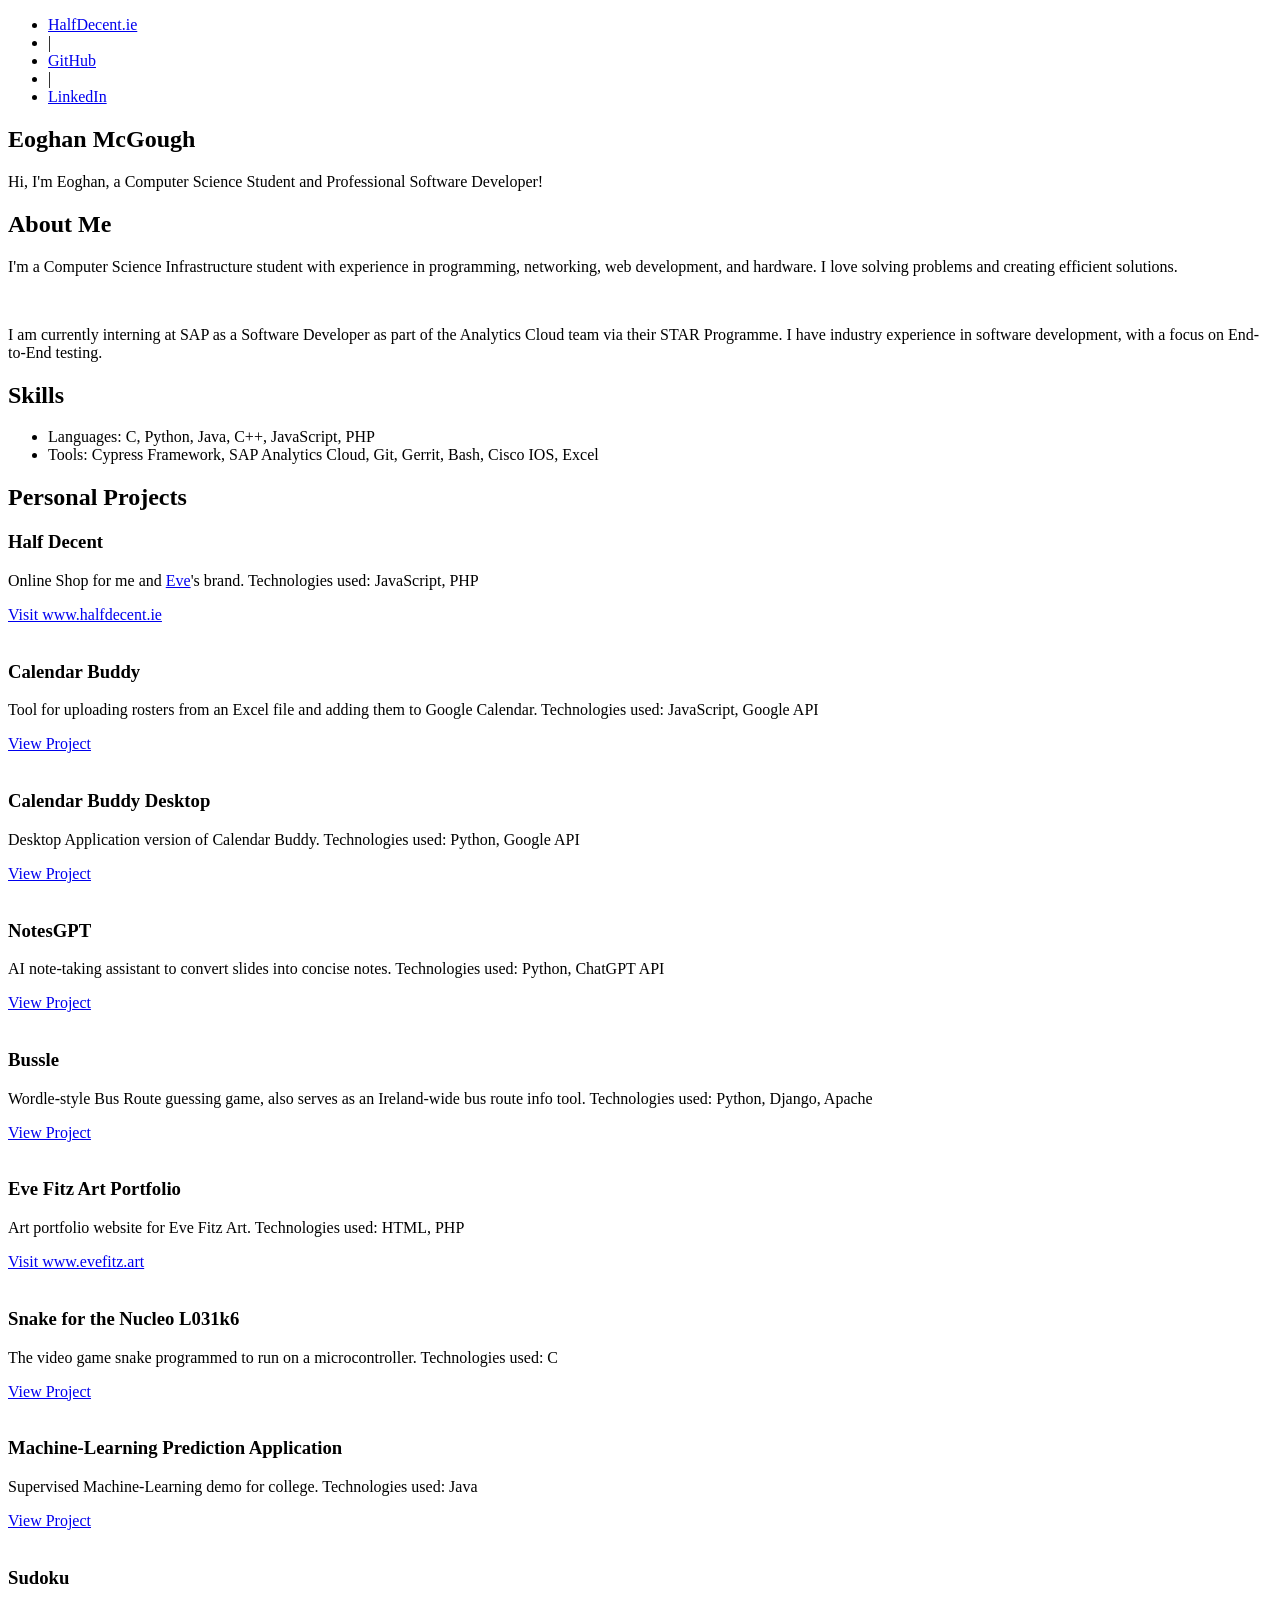
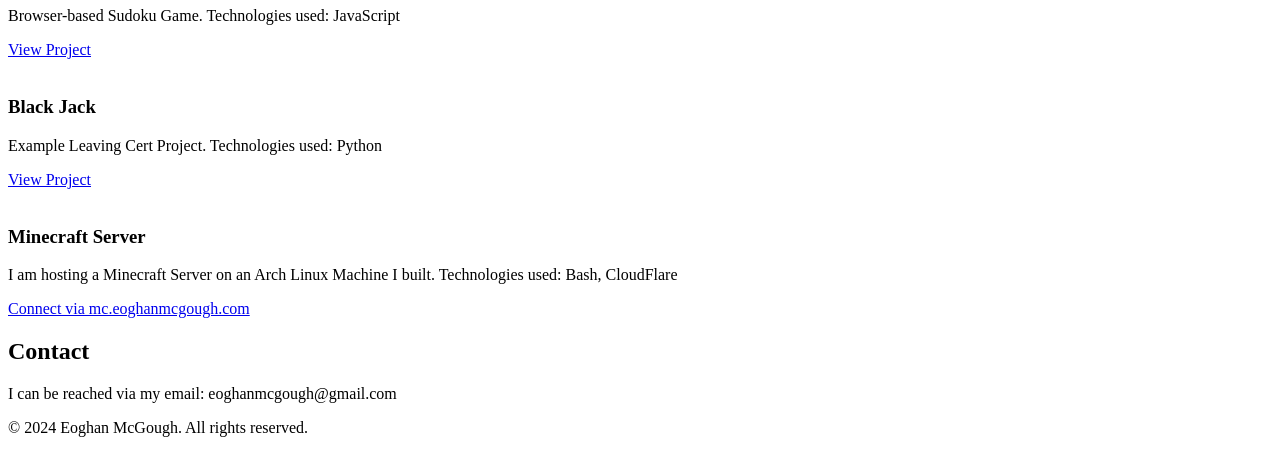
==== index.html @ fb5463cd "Update project links and descriptions in index.html Removed Instagram link and added Bussle project " ====
<!DOCTYPE html>
<html lang="en">
<head>
    <meta charset="UTF-8">
    <meta name="viewport" content="width=device-width, initial-scale=1.0">
    <meta name="description" content="A portfolio website showcasing programming skills and projects">
    <title>Eoghan McGough</title>
    <link rel="icon" type="image/x-icon" href="[data-uri]">
    <link rel="stylesheet" href="styles.css">
</head>
<body>
    <header>
        <nav>
            <ul>
                <li><a href="https://halfdecent.ie" target="_blank">HalfDecent.ie</a></li>
                <li>|</li>
                <li><a href="https://github.com/Eoghan4" target="_blank">GitHub</a></li>
                <li>|</li>
                <li><a href="https://www.linkedin.com/in/eoghan-mcgough-a91773348" target="_blank">LinkedIn</a></li>
            </ul>
        </nav>
    </header>

    <section id="hero">
        <h1>Eoghan McGough</h1>
        <p>Hi, I'm Eoghan, a Computer Science Student and Professional Software Developer!</p>
    </section>

    <section id="about">
        <h2>About Me</h2>
        <p>I'm a Computer Science Infrastructure student with experience in programming, networking, web development, and hardware. I love solving problems and creating efficient solutions.</p>
        <br>
        <p>I am currently interning at SAP as a Software Developer as part of the Analytics Cloud team via their STAR Programme. I have industry experience in software development, with a focus on End-to-End testing.</p>
    </section>

    <section id="skills">
        <h2>Skills</h2>
        <ul>
            <li>Languages: C, Python, Java, C++, JavaScript, PHP</li>
            <li>Tools: Cypress Framework, SAP Analytics Cloud, Git, Gerrit, Bash, Cisco IOS, Excel</li>
        </ul>
    </section>

    <section id="projects">
        <h2>Personal Projects</h2>
        <div class="project">
            <h3>Half Decent</h3>
            <p>Online Shop for me and <a href="https://www.evefitz.art/" target="_blank">Eve</a>'s brand. Technologies used: JavaScript, PHP</p>
            <a href="https://halfdecent.ie" target="_blank">Visit www.halfdecent.ie</a>
        </div>
        <br>
        <div class="project">
            <h3>Calendar Buddy</h3>
            <p>Tool for uploading rosters from an Excel file and adding them to Google Calendar. Technologies used: JavaScript, Google API</p>
            <a href="./cb/" target="_blank">View Project</a>
        </div>
        <br>
        <div class="project">
            <h3>Calendar Buddy Desktop</h3>
            <p>Desktop Application version of Calendar Buddy. Technologies used: Python, Google API</p>
            <a href="./cbd/">View Project</a>
        </div>
        <br>
        <div class="project">
            <h3>NotesGPT</h3>
            <p>AI note-taking assistant to convert slides into concise notes. Technologies used: Python, ChatGPT API</p>
            <a href="https://github.com/Eoghan4/NotesGPT" target="_blank">View Project</a>
        </div>
        <br>
        <div class="project">
            <h3>Bussle</h3>
            <p>Wordle-style Bus Route guessing game, also serves as an Ireland-wide bus route info tool. Technologies used: Python, Django, Apache</p>
            <a href="https://bussle.eoghanmcgough.com" target="_blank">View Project</a>
        </div>
        <br>
        <div class="project">
            <h3>Eve Fitz Art Portfolio</h3>
            <p>Art portfolio website for Eve Fitz Art. Technologies used: HTML, PHP</p>
            <a href="https://www.evefitz.art/" target="_blank">Visit www.evefitz.art</a>
        </div>
        <br>
        <div class="project">
            <h3>Snake for the Nucleo L031k6</h3>
            <p>The video game snake programmed to run on a microcontroller. Technologies used: C</p>
            <a href="https://github.com/Eoghan4/Snake-L031k6" target="_blank">View Project</a>
        </div>
        <br>
        <div class="project">
            <h3>Machine-Learning Prediction Application</h3>
            <p>Supervised Machine-Learning demo for college. Technologies used: Java</p>
            <a href="https://github.com/Eoghan4/MachineLearningJava" target="_blank">View Project</a>
        </div>
        <br>
        <div class="project">
            <h3>Sudoku</h3>
            <p>Browser-based Sudoku Game. Technologies used: JavaScript</p>
            <a href="./eve/sudoku/" target="_blank">View Project</a>
        </div>
        <br>
        <div class="project">
            <h3>Black Jack</h3>
            <p>Example Leaving Cert Project. Technologies used: Python</p>
            <a href="./Report/" target="_blank">View Project</a>
        </div>
        <br>
        <div class="project">
            <h3>Minecraft Server</h3>
            <p>I am hosting a Minecraft Server on an Arch Linux Machine I built. Technologies used: Bash, CloudFlare</p>
            <a href="#" target="_blank">Connect via mc.eoghanmcgough.com</a>
        </div>
    </section>

    <section id="contact">
        <h2>Contact</h2>
        <p>I can be reached via my email: eoghanmcgough@gmail.com</p>
    </section>

    <footer>
        <p>&copy; 2024 Eoghan McGough. All rights reserved.</p>
    </footer>

</body>
</html>
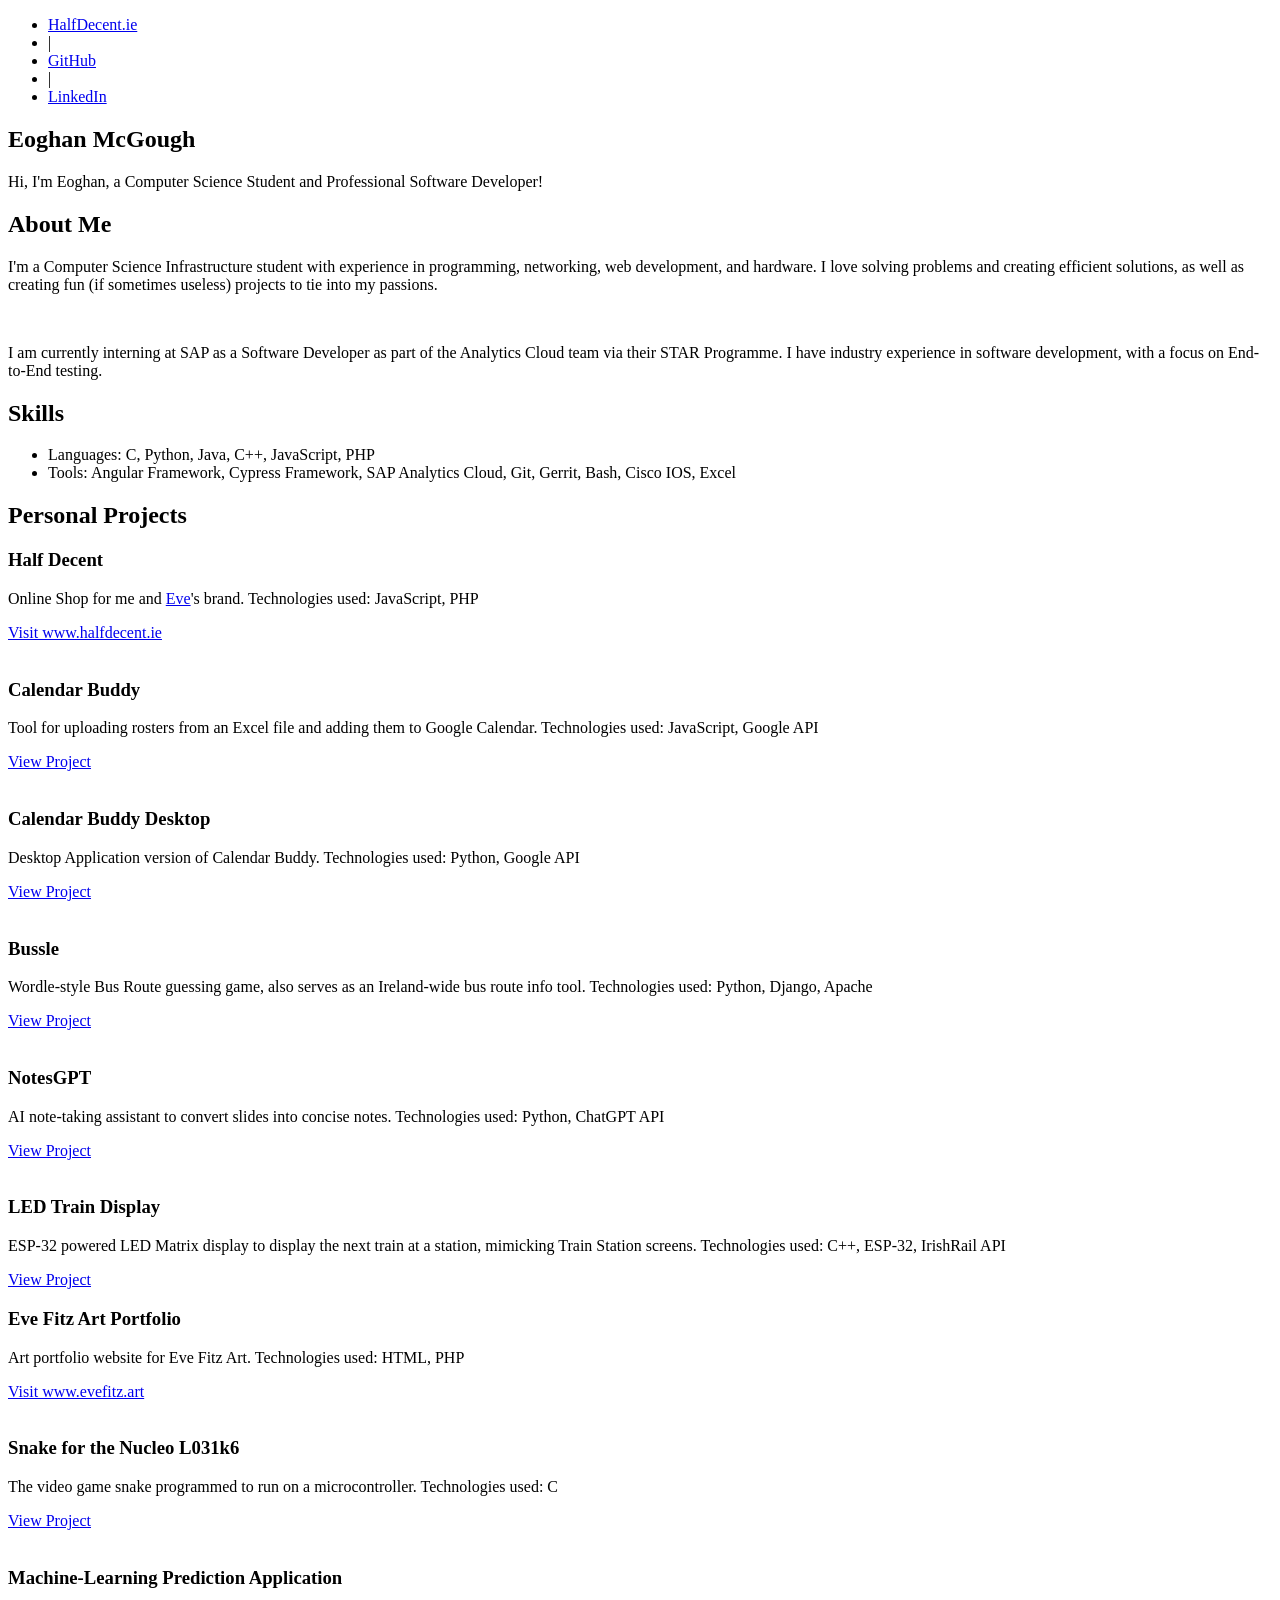
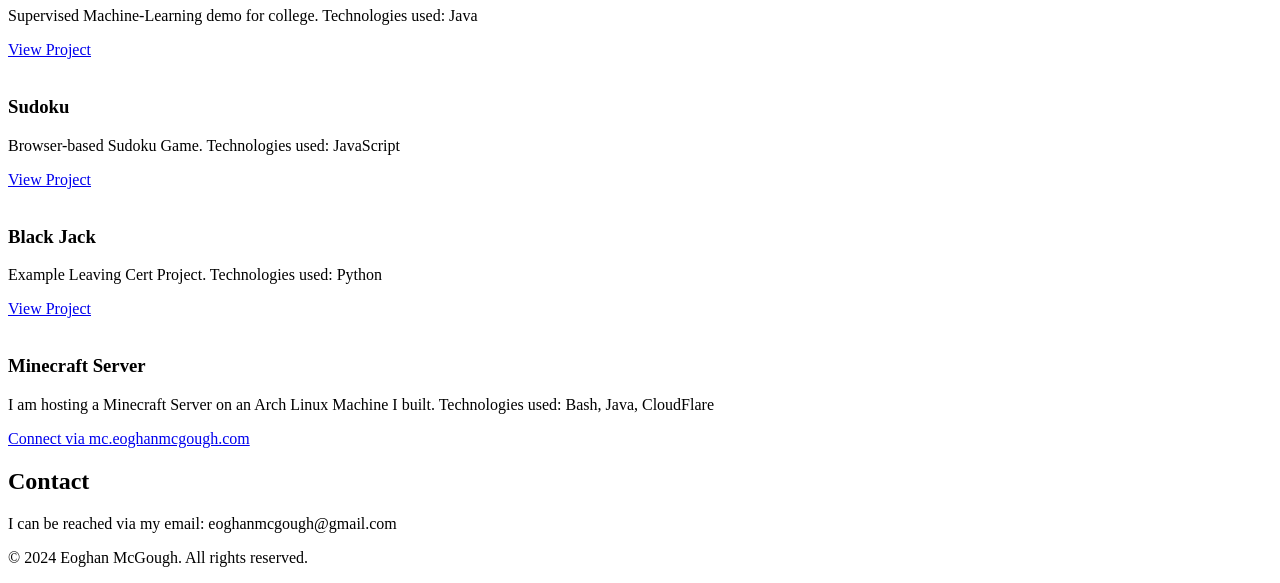
==== commit 0f2430ac: "Added More content" ====
--- a/index.html
+++ b/index.html
@@ -28,7 +28,7 @@
 
     <section id="about">
         <h2>About Me</h2>
-        <p>I'm a Computer Science Infrastructure student with experience in programming, networking, web development, and hardware. I love solving problems and creating efficient solutions.</p>
+        <p>I'm a Computer Science Infrastructure student with experience in programming, networking, web development, and hardware. I love solving problems and creating efficient solutions, as well as creating fun (if sometimes useless) projects to tie into my passions.</p>
         <br>
         <p>I am currently interning at SAP as a Software Developer as part of the Analytics Cloud team via their STAR Programme. I have industry experience in software development, with a focus on End-to-End testing.</p>
     </section>
@@ -37,7 +37,7 @@
         <h2>Skills</h2>
         <ul>
             <li>Languages: C, Python, Java, C++, JavaScript, PHP</li>
-            <li>Tools: Cypress Framework, SAP Analytics Cloud, Git, Gerrit, Bash, Cisco IOS, Excel</li>
+            <li>Tools: Angular Framework, Cypress Framework, SAP Analytics Cloud, Git, Gerrit, Bash, Cisco IOS, Excel</li>
         </ul>
     </section>
 
@@ -62,17 +62,22 @@
         </div>
         <br>
         <div class="project">
+            <h3>Bussle</h3>
+            <p>Wordle-style Bus Route guessing game, also serves as an Ireland-wide bus route info tool. Technologies used: Python, Django, Apache</p>
+            <a href="https://bussle.eoghanmcgough.com" target="_blank">View Project</a>
+        </div>
+        <br>
+        <div class="project">
             <h3>NotesGPT</h3>
             <p>AI note-taking assistant to convert slides into concise notes. Technologies used: Python, ChatGPT API</p>
             <a href="https://github.com/Eoghan4/NotesGPT" target="_blank">View Project</a>
         </div>
         <br>
         <div class="project">
-            <h3>Bussle</h3>
-            <p>Wordle-style Bus Route guessing game, also serves as an Ireland-wide bus route info tool. Technologies used: Python, Django, Apache</p>
-            <a href="https://bussle.eoghanmcgough.com" target="_blank">View Project</a>
+            <h3>LED Train Display</h3>
+            <p>ESP-32 powered LED Matrix display to display the next train at a station, mimicking Train Station screens. Technologies used: C++, ESP-32, IrishRail API</p>
+            <a href="https://github.com/Eoghan4/NextTrainScreen" target="_blank">View Project</a>
         </div>
-        <br>
         <div class="project">
             <h3>Eve Fitz Art Portfolio</h3>
             <p>Art portfolio website for Eve Fitz Art. Technologies used: HTML, PHP</p>
@@ -105,7 +110,7 @@
         <br>
         <div class="project">
             <h3>Minecraft Server</h3>
-            <p>I am hosting a Minecraft Server on an Arch Linux Machine I built. Technologies used: Bash, CloudFlare</p>
+            <p>I am hosting a Minecraft Server on an Arch Linux Machine I built. Technologies used: Bash, Java, CloudFlare</p>
             <a href="#" target="_blank">Connect via mc.eoghanmcgough.com</a>
         </div>
     </section>
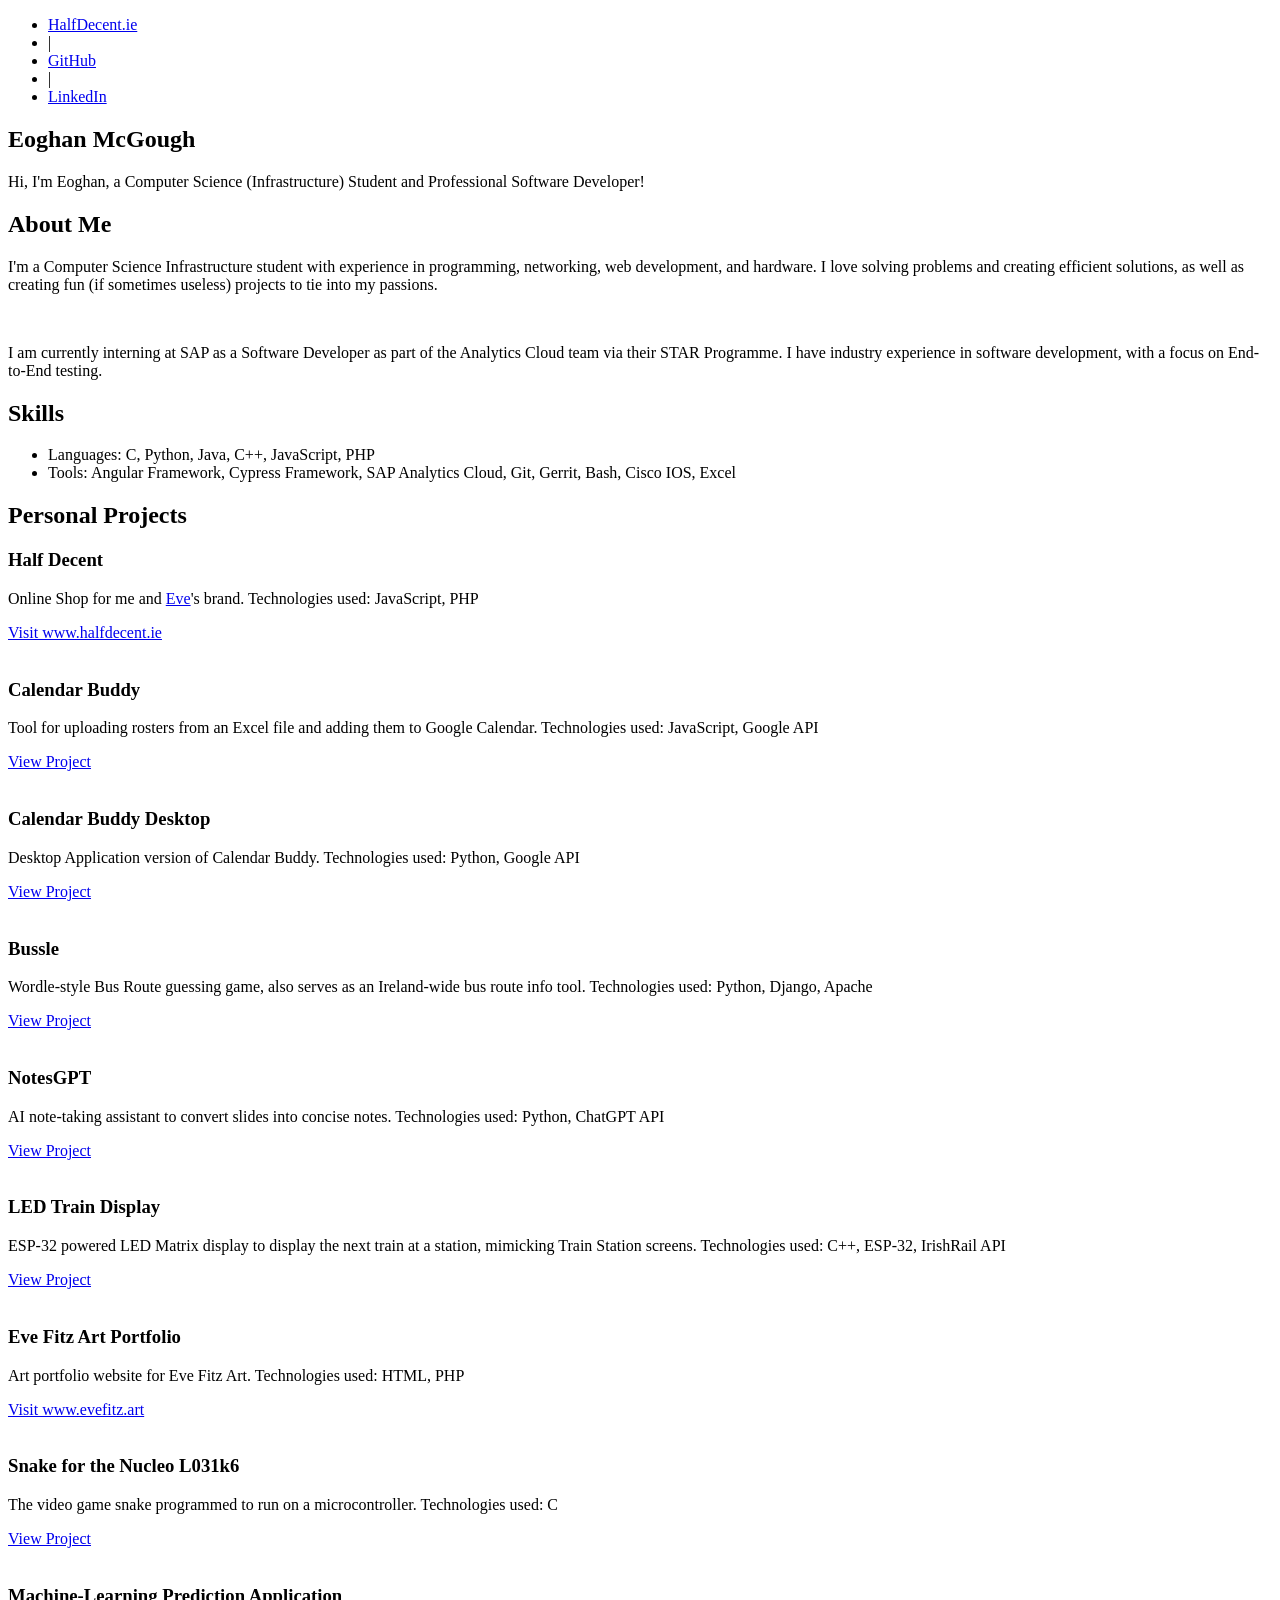
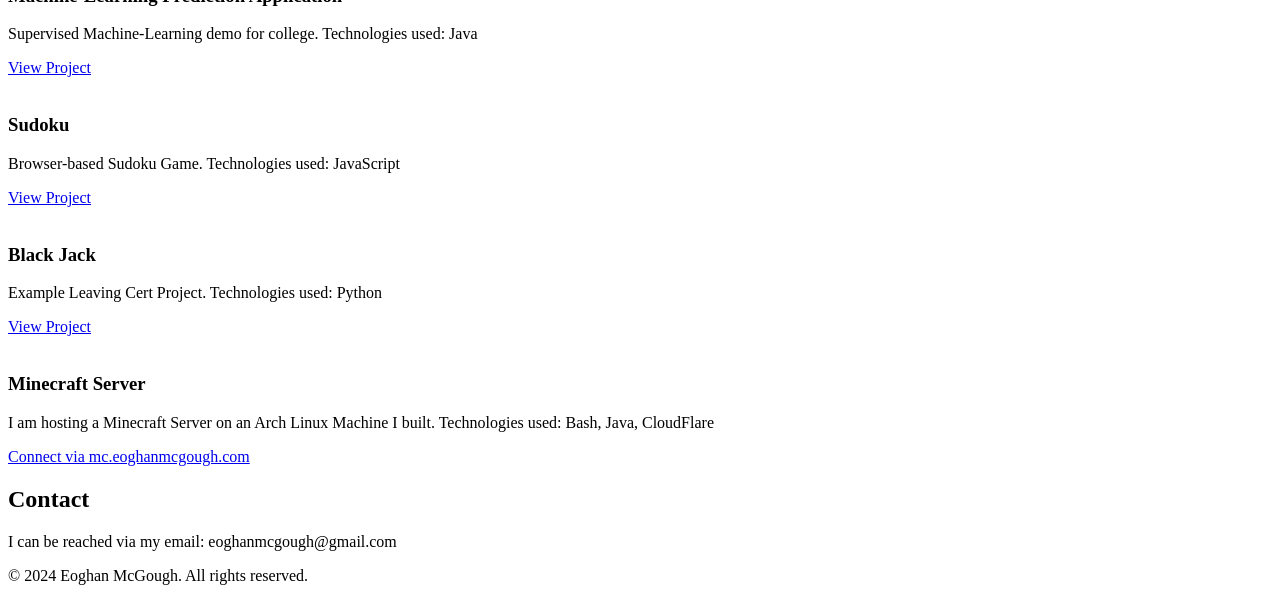
==== commit 57d4fb39: "added br" ====
--- a/index.html
+++ b/index.html
@@ -23,7 +23,7 @@
 
     <section id="hero">
         <h1>Eoghan McGough</h1>
-        <p>Hi, I'm Eoghan, a Computer Science Student and Professional Software Developer!</p>
+        <p>Hi, I'm Eoghan, a Computer Science (Infrastructure) Student and Professional Software Developer!</p>
     </section>
 
     <section id="about">
@@ -78,6 +78,7 @@
             <p>ESP-32 powered LED Matrix display to display the next train at a station, mimicking Train Station screens. Technologies used: C++, ESP-32, IrishRail API</p>
             <a href="https://github.com/Eoghan4/NextTrainScreen" target="_blank">View Project</a>
         </div>
+        <br>
         <div class="project">
             <h3>Eve Fitz Art Portfolio</h3>
             <p>Art portfolio website for Eve Fitz Art. Technologies used: HTML, PHP</p>
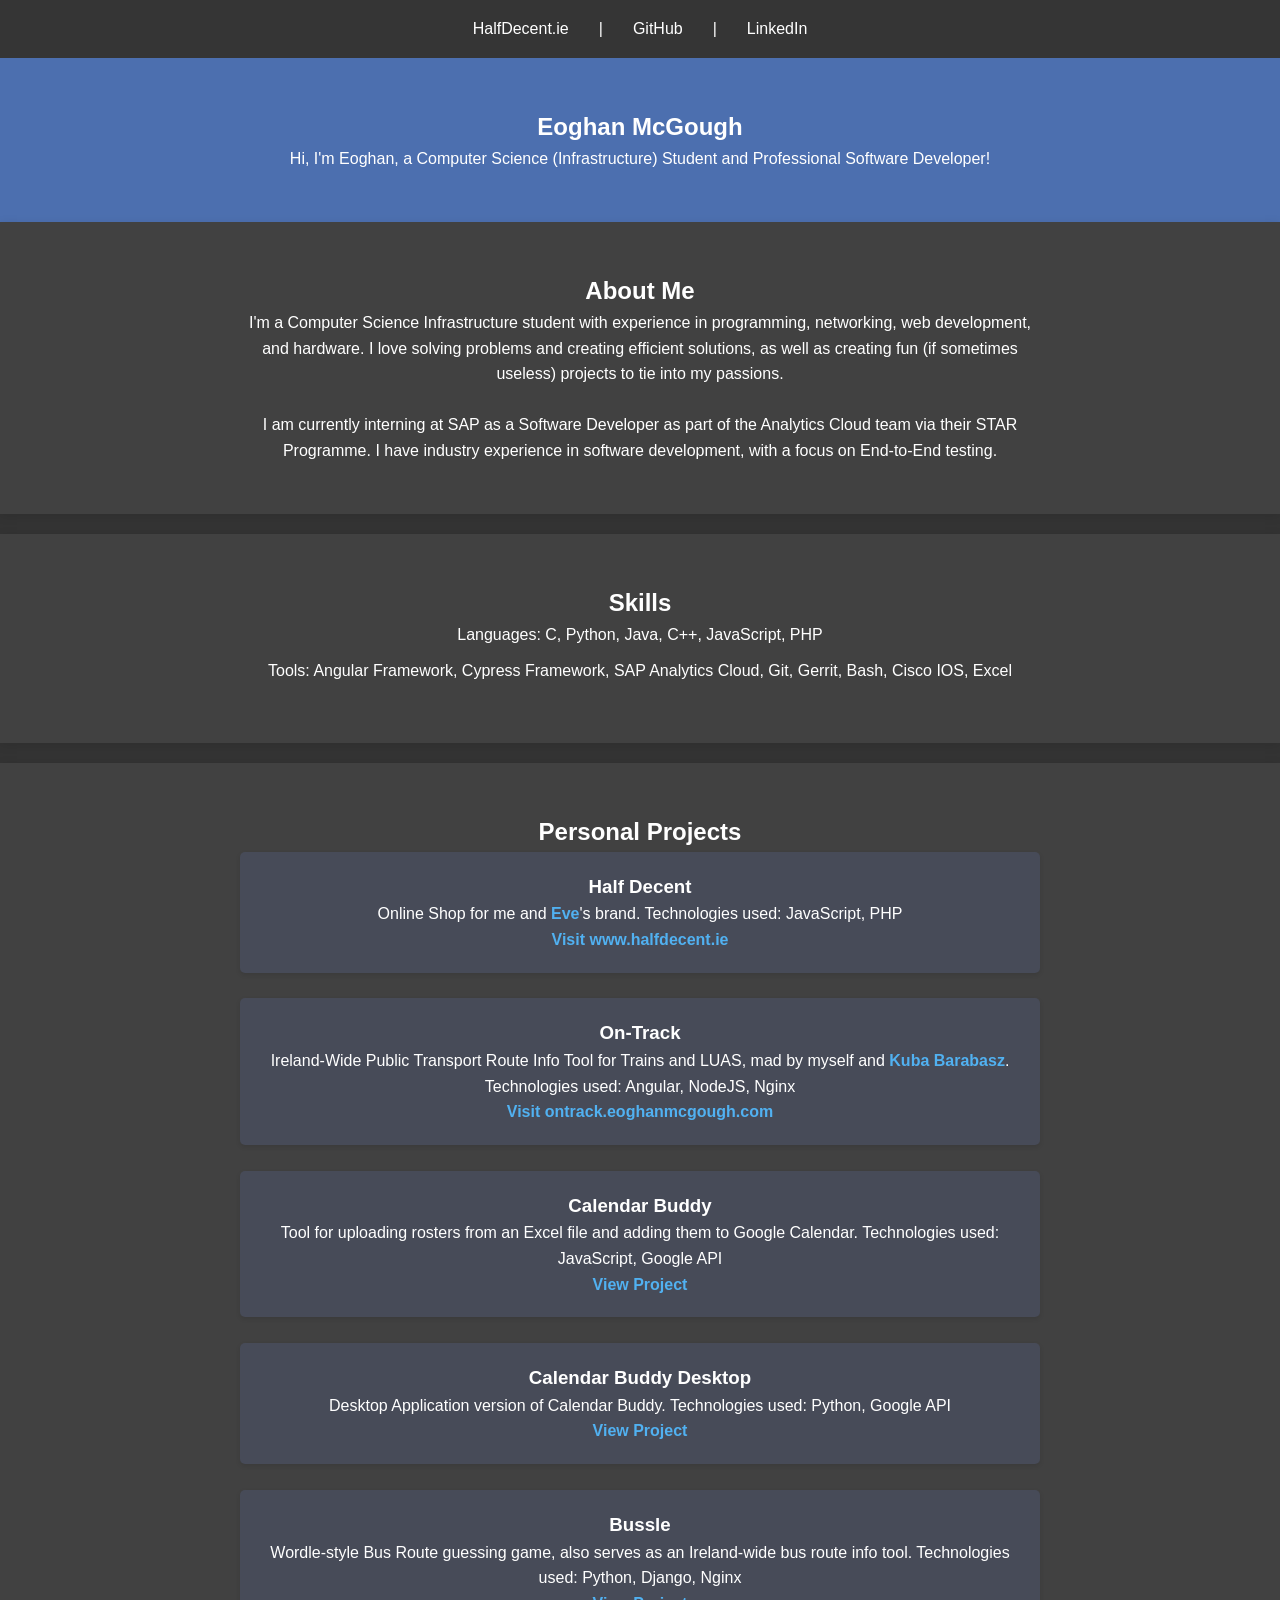
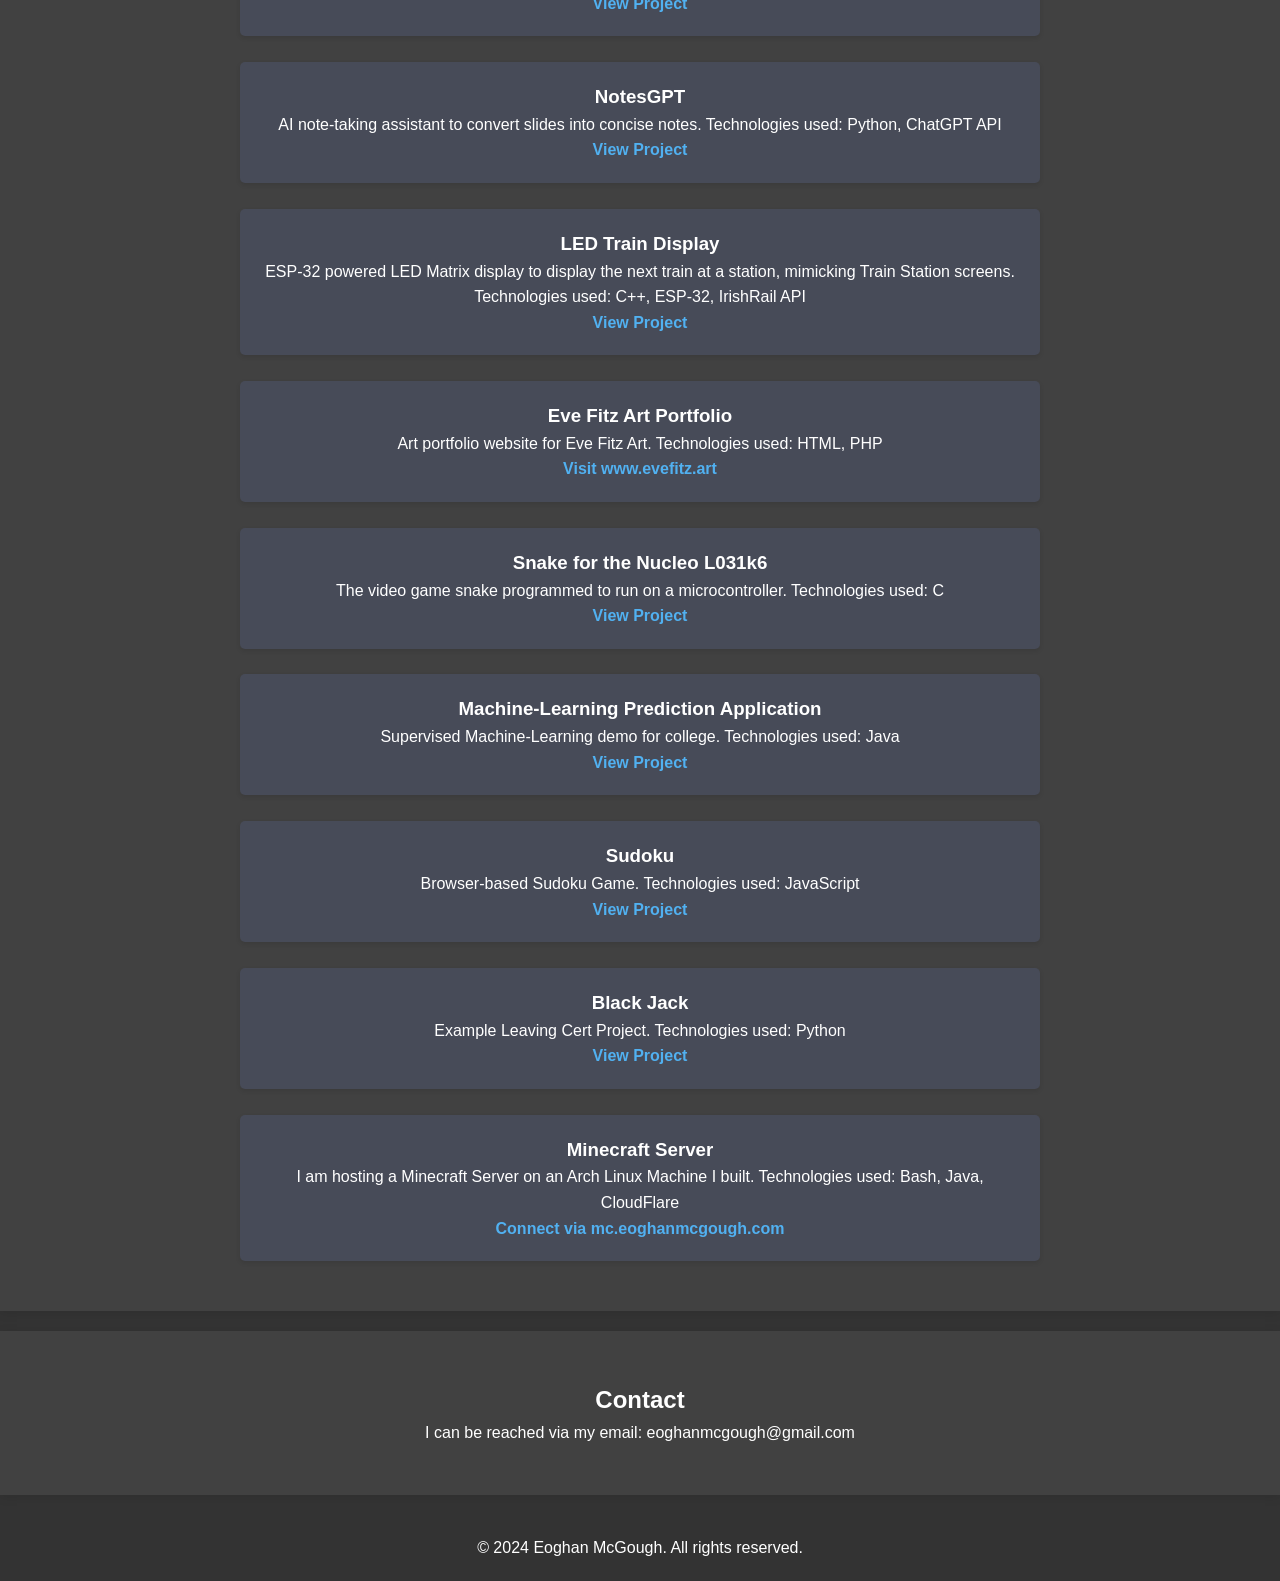
==== commit b44e2115: "Added Ontrack" ====
--- a/index.html
+++ b/index.html
@@ -50,6 +50,12 @@
         </div>
         <br>
         <div class="project">
+            <h3>On-Track</h3>
+            <p>Ireland-Wide Public Transport Route Info Tool for Trains and LUAS, mad by myself and <a href="https://jakub.barabasz.dev">Kuba Barabasz</a>. Technologies used: Angular, NodeJS, Nginx</p>
+            <a href="https://ontrack.eoghanmcgough.com" target="_blank">Visit ontrack.eoghanmcgough.com</a>
+        </div>
+        <br>
+        <div class="project">
             <h3>Calendar Buddy</h3>
             <p>Tool for uploading rosters from an Excel file and adding them to Google Calendar. Technologies used: JavaScript, Google API</p>
             <a href="./cb/" target="_blank">View Project</a>
@@ -63,7 +69,7 @@
         <br>
         <div class="project">
             <h3>Bussle</h3>
-            <p>Wordle-style Bus Route guessing game, also serves as an Ireland-wide bus route info tool. Technologies used: Python, Django, Apache</p>
+            <p>Wordle-style Bus Route guessing game, also serves as an Ireland-wide bus route info tool. Technologies used: Python, Django, Nginx</p>
             <a href="https://bussle.eoghanmcgough.com" target="_blank">View Project</a>
         </div>
         <br>
--- a/styles.css
+++ b/styles.css
@@ -0,0 +1,121 @@
+* {
+    margin: 0;
+    padding: 0;
+    box-sizing: border-box;
+}
+
+body {
+    font-family: Arial, sans-serif;
+    line-height: 1.6;
+    background-color: #333;
+    color: #fff;
+}
+
+header {
+    background: #353535;
+    color: #fff;
+    padding: 1rem 0;
+}
+
+header nav ul {
+    list-style-type: none;
+    display: flex;
+    justify-content: center;
+}
+
+header nav ul li {
+    margin: 0 15px;
+}
+
+header nav ul li a {
+    color: white;
+    text-decoration: none;
+    font-size: 1.0rem;
+}
+
+#hero {
+    text-align: center;
+    background: #4c6faf;
+    padding: 50px 20px;
+    color: white;
+}
+
+.cta-button {
+    background: #fff;
+    color: #4c93af;
+    padding: 10px 20px;
+    text-decoration: none;
+    border-radius: 5px;
+    font-weight: bold;
+}
+
+section {
+    padding: 50px 20px;
+    text-align: center;
+}
+
+section#about,
+section#skills,
+section#projects,
+section#contact {
+    background-color:   #414141;
+    margin-bottom: 20px;
+    box-shadow: 0 2px 10px rgba(0, 0, 0, 0.1);
+}
+
+section#about p,
+section#skills ul,
+section#projects .project {
+    max-width: 800px;
+    margin: 0 auto;
+}
+
+#skills ul {
+    list-style-type: none;
+}
+
+#skills ul li {
+    margin-bottom: 10px;
+}
+
+.project {
+    background-color: #474b58;
+    margin-bottom: 20px;
+    padding: 20px;
+    border-radius: 5px;
+    box-shadow: 0 2px 5px rgba(0, 0, 0, 0.1);
+}
+
+.project a {
+    color: #51b1f1;
+    text-decoration: none;
+    font-weight: bold;
+}
+
+form input, form textarea {
+    width: 80%;
+    padding: 10px;
+    margin: 10px 0;
+    border: 1px solid #ccc;
+    border-radius: 5px;
+}
+
+form button {
+    background-color: #4c7aaf;
+    color: white;
+    padding: 10px 20px;
+    border: none;
+    border-radius: 5px;
+    cursor: pointer;
+}
+
+form button:hover {
+    background-color: #455da0;
+}
+
+footer {
+    text-align: center;
+    padding: 20px;
+    background-color: #333;
+    color: white;
+}
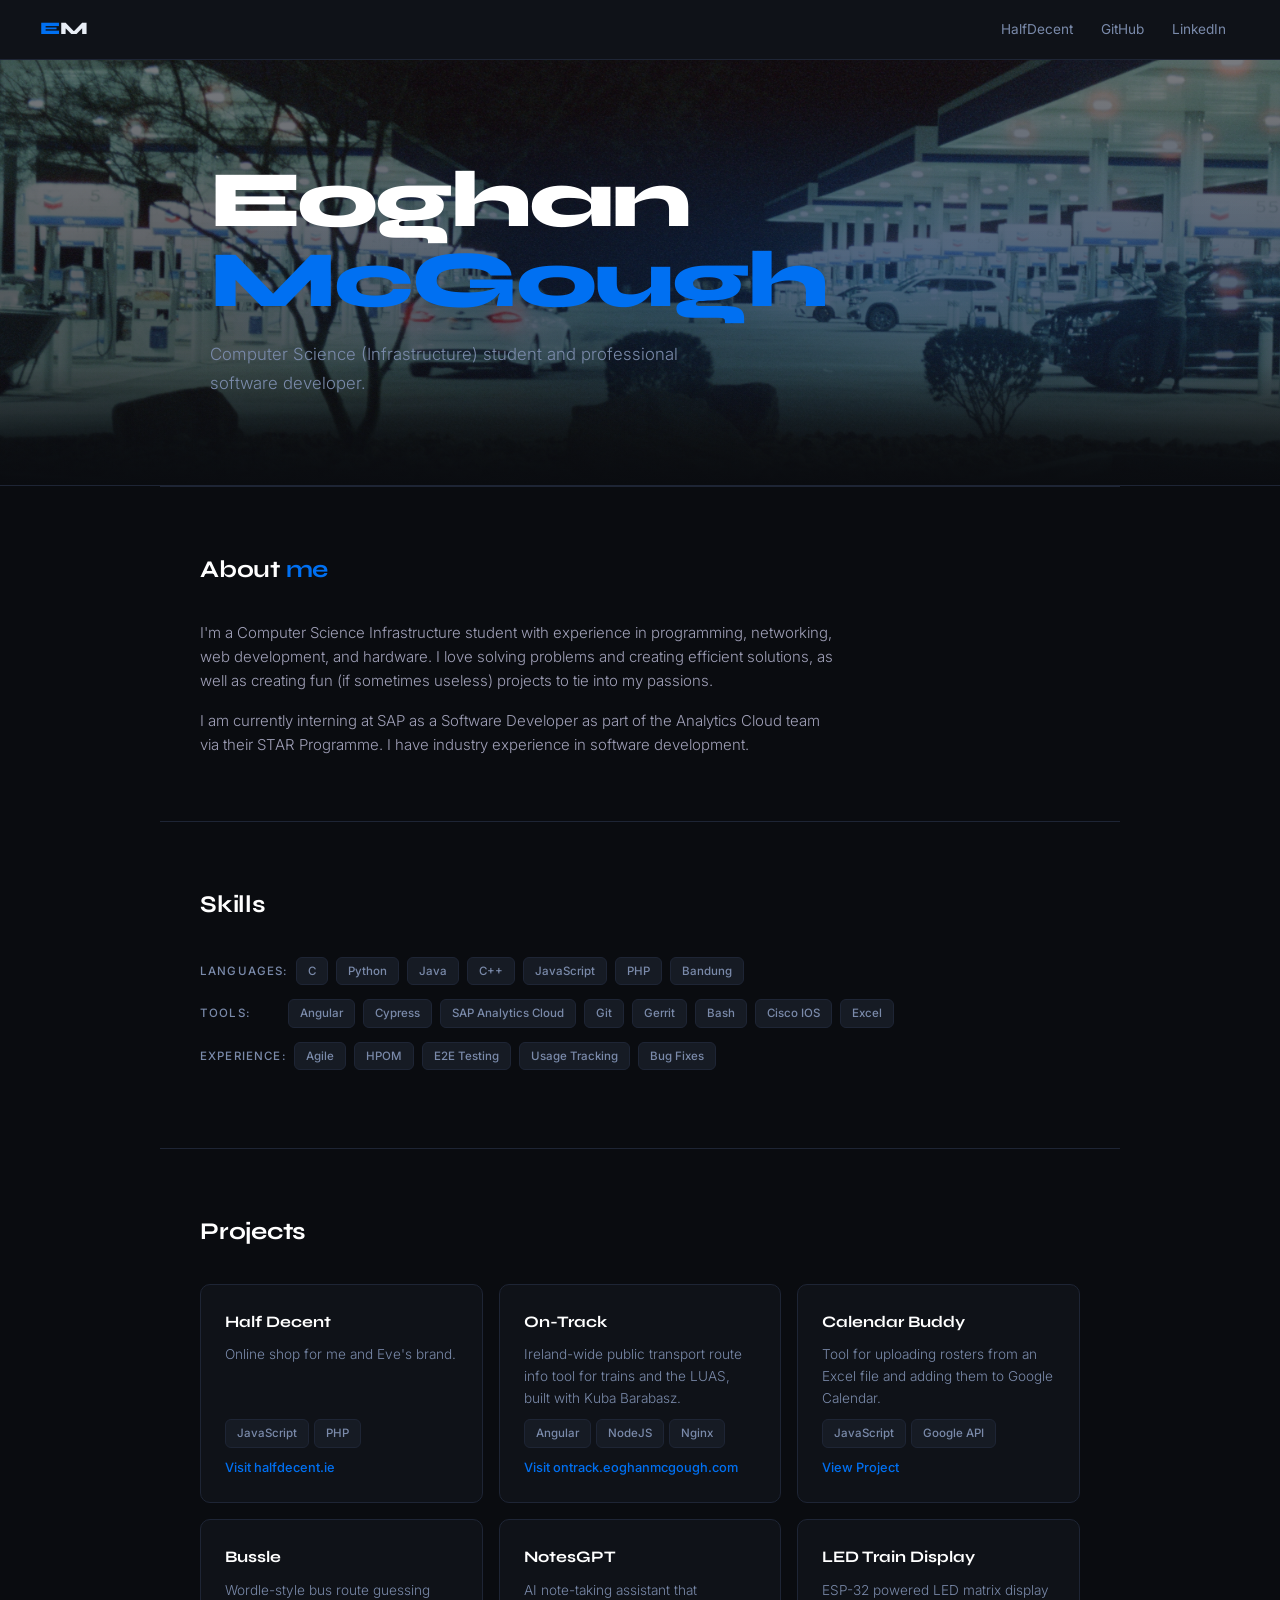
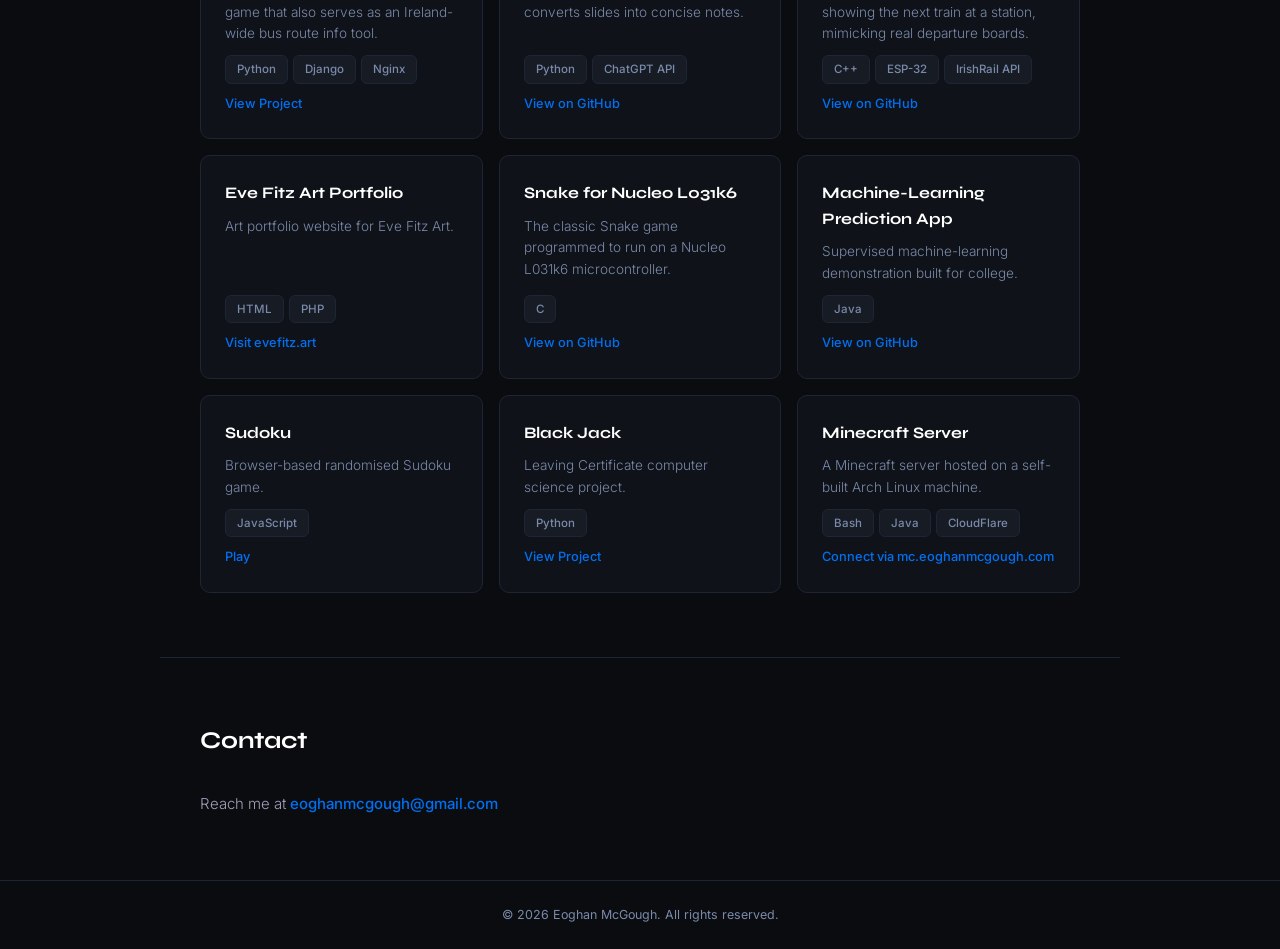
==== commit 5bdce257: "Overhaul" ====
--- a/index.html
+++ b/index.html
@@ -6,130 +6,125 @@
     <meta name="description" content="A portfolio website showcasing programming skills and projects">
     <title>Eoghan McGough</title>
     <link rel="icon" type="image/x-icon" href="[data-uri]">
+    <link rel="preconnect" href="https://fonts.googleapis.com">
+    <link rel="preconnect" href="https://fonts.gstatic.com" crossorigin>
+    <link href="https://fonts.googleapis.com/css2?family=Syne:wght@400;600;700;800&family=Inter:wght@300;400;500&display=swap" rel="stylesheet">
     <link rel="stylesheet" href="styles.css">
 </head>
 <body>
     <header>
+        <a class="header-logo" href="#"><span>E</span>M</a>
         <nav>
-            <ul>
-                <li><a href="https://halfdecent.ie" target="_blank">HalfDecent.ie</a></li>
-                <li>|</li>
-                <li><a href="https://github.com/Eoghan4" target="_blank">GitHub</a></li>
-                <li>|</li>
-                <li><a href="https://www.linkedin.com/in/eoghan-mcgough-a91773348" target="_blank">LinkedIn</a></li>
-            </ul>
+            <a href="https://halfdecent.ie" target="_blank">HalfDecent</a>
+            <a href="https://github.com/Eoghan4" target="_blank">GitHub</a>
+            <a href="https://www.linkedin.com/in/eoghan-mcgough-a91773348" target="_blank">LinkedIn</a>
         </nav>
     </header>
 
-    <section id="hero">
-        <h1>Eoghan McGough</h1>
-        <p>Hi, I'm Eoghan, a Computer Science (Infrastructure) Student and Professional Software Developer!</p>
+    <section id="hero" style="max-width:none;">
+        <div class="hero-inner">
+<h1>Eoghan<br><span class="accent">McGough</span></h1>
+            <p>Computer Science (Infrastructure) student and professional software developer.</p>
+        </div>
     </section>
 
     <section id="about">
-        <h2>About Me</h2>
+        <h2>About <span class="accent">me</span></h2>
         <p>I'm a Computer Science Infrastructure student with experience in programming, networking, web development, and hardware. I love solving problems and creating efficient solutions, as well as creating fun (if sometimes useless) projects to tie into my passions.</p>
-        <br>
-        <p>I am currently interning at SAP as a Software Developer as part of the Analytics Cloud team via their STAR Programme. I have industry experience in software development, with a focus on End-to-End testing.</p>
+        <p>I am currently interning at SAP as a Software Developer as part of the Analytics Cloud team via their STAR Programme. I have industry experience in software development.</p>
     </section>
 
     <section id="skills">
         <h2>Skills</h2>
-        <ul>
-            <li>Languages: C, Python, Java, C++, JavaScript, PHP</li>
-            <li>Tools: Angular Framework, Cypress Framework, SAP Analytics Cloud, Git, Gerrit, Bash, Cisco IOS, Excel</li>
-        </ul>
+        <div class="skills-row">
+            <span class="skills-row-label">Languages:</span>
+            <span class="tag">C</span>
+            <span class="tag">Python</span>
+            <span class="tag">Java</span>
+            <span class="tag">C++</span>
+            <span class="tag">JavaScript</span>
+            <span class="tag">PHP</span>
+            <span class="tag">Bandung</span>
+        </div>
+        <div class="skills-row">
+            <span class="skills-row-label">Tools:</span>
+            <span class="tag">Angular</span>
+            <span class="tag">Cypress</span>
+            <span class="tag">SAP Analytics Cloud</span>
+            <span class="tag">Git</span>
+            <span class="tag">Gerrit</span>
+            <span class="tag">Bash</span>
+            <span class="tag">Cisco IOS</span>
+            <span class="tag">Excel</span>
+        </div>
+        <div class="skills-row">
+            <span class="skills-row-label">Experience:</span>
+            <span class="tag">Agile</span>
+            <span class="tag">HPOM</span>
+            <span class="tag">E2E Testing</span>
+            <span class="tag">Usage Tracking</span>
+            <span class="tag">Bug Fixes</span>
+        </div>
     </section>
 
     <section id="projects">
-        <h2>Personal Projects</h2>
-        <div class="project">
-            <h3>Half Decent</h3>
-            <p>Online Shop for me and <a href="https://www.evefitz.art/" target="_blank">Eve</a>'s brand. Technologies used: JavaScript, PHP</p>
-            <a href="https://halfdecent.ie" target="_blank">Visit www.halfdecent.ie</a>
-        </div>
-        <br>
-        <div class="project">
-            <h3>On-Track</h3>
-            <p>Ireland-Wide Public Transport Route Info Tool for Trains and LUAS, mad by myself and <a href="https://jakub.barabasz.dev">Kuba Barabasz</a>. Technologies used: Angular, NodeJS, Nginx</p>
-            <a href="https://ontrack.eoghanmcgough.com" target="_blank">Visit ontrack.eoghanmcgough.com</a>
-        </div>
-        <br>
-        <div class="project">
-            <h3>Calendar Buddy</h3>
-            <p>Tool for uploading rosters from an Excel file and adding them to Google Calendar. Technologies used: JavaScript, Google API</p>
-            <a href="./cb/" target="_blank">View Project</a>
-        </div>
-        <br>
-        <div class="project">
-            <h3>Calendar Buddy Desktop</h3>
-            <p>Desktop Application version of Calendar Buddy. Technologies used: Python, Google API</p>
-            <a href="./cbd/">View Project</a>
-        </div>
-        <br>
-        <div class="project">
-            <h3>Bussle</h3>
-            <p>Wordle-style Bus Route guessing game, also serves as an Ireland-wide bus route info tool. Technologies used: Python, Django, Nginx</p>
-            <a href="https://bussle.eoghanmcgough.com" target="_blank">View Project</a>
-        </div>
-        <br>
-        <div class="project">
-            <h3>NotesGPT</h3>
-            <p>AI note-taking assistant to convert slides into concise notes. Technologies used: Python, ChatGPT API</p>
-            <a href="https://github.com/Eoghan4/NotesGPT" target="_blank">View Project</a>
-        </div>
-        <br>
-        <div class="project">
-            <h3>LED Train Display</h3>
-            <p>ESP-32 powered LED Matrix display to display the next train at a station, mimicking Train Station screens. Technologies used: C++, ESP-32, IrishRail API</p>
-            <a href="https://github.com/Eoghan4/NextTrainScreen" target="_blank">View Project</a>
-        </div>
-        <br>
-        <div class="project">
-            <h3>Eve Fitz Art Portfolio</h3>
-            <p>Art portfolio website for Eve Fitz Art. Technologies used: HTML, PHP</p>
-            <a href="https://www.evefitz.art/" target="_blank">Visit www.evefitz.art</a>
-        </div>
-        <br>
-        <div class="project">
-            <h3>Snake for the Nucleo L031k6</h3>
-            <p>The video game snake programmed to run on a microcontroller. Technologies used: C</p>
-            <a href="https://github.com/Eoghan4/Snake-L031k6" target="_blank">View Project</a>
-        </div>
-        <br>
-        <div class="project">
-            <h3>Machine-Learning Prediction Application</h3>
-            <p>Supervised Machine-Learning demo for college. Technologies used: Java</p>
-            <a href="https://github.com/Eoghan4/MachineLearningJava" target="_blank">View Project</a>
-        </div>
-        <br>
-        <div class="project">
-            <h3>Sudoku</h3>
-            <p>Browser-based Sudoku Game. Technologies used: JavaScript</p>
-            <a href="./eve/sudoku/" target="_blank">View Project</a>
-        </div>
-        <br>
-        <div class="project">
-            <h3>Black Jack</h3>
-            <p>Example Leaving Cert Project. Technologies used: Python</p>
-            <a href="./Report/" target="_blank">View Project</a>
-        </div>
-        <br>
-        <div class="project">
-            <h3>Minecraft Server</h3>
-            <p>I am hosting a Minecraft Server on an Arch Linux Machine I built. Technologies used: Bash, Java, CloudFlare</p>
-            <a href="#" target="_blank">Connect via mc.eoghanmcgough.com</a>
-        </div>
+        <h2>Projects</h2>
+        <div class="projects-grid" id="projects-grid"></div>
     </section>
 
     <section id="contact">
         <h2>Contact</h2>
-        <p>I can be reached via my email: eoghanmcgough@gmail.com</p>
+        <p>Reach me at <a href="mailto:eoghanmcgough@gmail.com">eoghanmcgough@gmail.com</a></p>
     </section>
 
     <footer>
-        <p>&copy; 2024 Eoghan McGough. All rights reserved.</p>
+        <p>&copy; 2026 Eoghan McGough. All rights reserved.</p>
     </footer>
 
+    <script>
+      fetch('./projects.json')
+        .then(function(res) {
+          if (!res.ok) throw new Error('Failed to load projects.json');
+          return res.json();
+        })
+        .then(function(projects) {
+          var grid = document.getElementById('projects-grid');
+          projects.forEach(function(p) {
+            var card = document.createElement('div');
+            card.className = 'project';
+            var heading = document.createElement('h3');
+            heading.textContent = p.name;
+            var desc = document.createElement('p');
+            desc.textContent = p.description;
+            var tags = document.createElement('div');
+            tags.className = 'tech-tags';
+            p.tech.forEach(function(t) {
+              var badge = document.createElement('span');
+              badge.className = 'tag';
+              badge.textContent = t;
+              tags.appendChild(badge);
+            });
+            var link = document.createElement('a');
+            link.href = p.link;
+            link.textContent = p.linkLabel;
+            if (p.external) {
+              link.target = '_blank';
+              link.rel = 'noopener noreferrer';
+            }
+            card.appendChild(heading);
+            card.appendChild(desc);
+            card.appendChild(tags);
+            card.appendChild(link);
+            grid.appendChild(card);
+          });
+        })
+        .catch(function(err) {
+          console.error(err);
+          var msg = document.createElement('p');
+          msg.style.color = '#e06c75';
+          msg.textContent = 'Projects could not be loaded. Please try again later.';
+          document.getElementById('projects-grid').appendChild(msg);
+        });
+    </script>
 </body>
 </html>
--- a/styles.css
+++ b/styles.css
@@ -4,118 +4,259 @@
     box-sizing: border-box;
 }
 
+:root {
+    --bg: #0a0c10;
+    --surface: #0f1218;
+    --surface2: #161b24;
+    --border: #1e2535;
+    --text: #e8edf5;
+    --muted: #7a8aaa;
+    --accent: #0070f2;
+    --accent-light: #5ba8ff;
+    --accent-bg: rgba(0, 112, 242, 0.1);
+}
+
 body {
-    font-family: Arial, sans-serif;
+    font-family: 'Inter', sans-serif;
+    background: var(--bg);
+    color: var(--text);
     line-height: 1.6;
-    background-color: #333;
+    font-size: 15px;
+}
+
+/* ── Header ── */
+header {
+    background: var(--surface);
+    border-bottom: 1px solid var(--border);
+    padding: 0 2.5rem;
+    height: 60px;
+    display: flex;
+    align-items: center;
+    justify-content: space-between;
+}
+
+.header-logo {
+    font-family: 'Syne', sans-serif;
+    font-weight: 800;
+    font-size: 1.1rem;
+    color: var(--text);
+    text-decoration: none;
+    letter-spacing: -0.01em;
+}
+
+.header-logo span { color: var(--accent); }
+
+header nav {
+    display: flex;
+    align-items: center;
+}
+
+header nav a {
+    color: var(--muted);
+    text-decoration: none;
+    font-size: 0.85rem;
+    font-weight: 400;
+    padding: 6px 14px;
+    border-radius: 6px;
+    transition: color 0.15s, background 0.15s;
+}
+
+header nav a:hover {
+    color: var(--text);
+    background: var(--surface2);
+}
+
+/* ── Hero ── */
+#hero {
+    padding: 100px 2.5rem 88px;
+    background:
+        linear-gradient(to bottom, rgba(8, 12, 20, 0.55) 0%, rgba(8, 12, 20, 0.75) 100%),
+        url('./Images/hero2.jpg') center center / cover no-repeat;
+    border-bottom: 1px solid var(--border);
+    position: relative;
+    overflow: hidden;
+}
+
+#hero::before {
+    content: '';
+    position: absolute;
+    inset: 0;
+    background: radial-gradient(ellipse at 70% 50%, rgba(0, 112, 242, 0.18) 0%, transparent 60%);
+    pointer-events: none;
+}
+
+#hero::after {
+    content: '';
+    position: absolute;
+    bottom: 0;
+    left: 0;
+    right: 0;
+    height: 120px;
+    background: linear-gradient(to bottom, transparent, var(--bg));
+    pointer-events: none;
+}
+
+.hero-inner {
+    max-width: 860px;
+    margin: 0 auto;
+    position: relative;
+    z-index: 1;
+}
+
+#hero h1 {
+    font-family: 'Syne', sans-serif;
+    font-size: clamp(2.8rem, 7vw, 5rem);
+    font-weight: 800;
+    line-height: 1.0;
+    letter-spacing: -0.03em;
     color: #fff;
-}
-
-header {
-    background: #353535;
+    margin-bottom: 1.25rem;
+}
+
+#hero h1 .accent { color: var(--accent); }
+
+#hero p {
+    font-size: 1.05rem;
+    color: var(--muted);
+    max-width: 500px;
+    font-weight: 300;
+    line-height: 1.7;
+}
+
+/* ── Sections ── */
+section {
+    max-width: 960px;
+    margin: 0 auto;
+    padding: 64px 2.5rem;
+}
+
+section + section { border-top: 1px solid var(--border); }
+
+section h2 {
+    font-family: 'Syne', sans-serif;
+    font-size: 1.5rem;
+    font-weight: 700;
     color: #fff;
-    padding: 1rem 0;
-}
-
-header nav ul {
-    list-style-type: none;
-    display: flex;
-    justify-content: center;
-}
-
-header nav ul li {
-    margin: 0 15px;
-}
-
-header nav ul li a {
-    color: white;
+    margin-bottom: 2rem;
+    letter-spacing: -0.01em;
+}
+
+section h2 .accent { color: var(--accent); }
+
+/* ── About ── */
+section#about p {
+    color: #a0a0b8;
+    max-width: 640px;
+    font-weight: 300;
+}
+
+section#about p + p { margin-top: 1rem; }
+
+/* ── Skills ── */
+.skills-row {
+    display: flex;
+    flex-wrap: wrap;
+    align-items: center;
+    gap: 8px;
+    margin-bottom: 14px;
+}
+
+.skills-row-label {
+    font-size: 0.72rem;
+    font-weight: 500;
+    letter-spacing: 0.1em;
+    text-transform: uppercase;
+    color: var(--muted);
+    min-width: 80px;
+}
+
+/* ── Tag badges ── */
+.tag {
+    background: var(--surface2);
+    color: var(--muted);
+    font-size: 0.72rem;
+    font-weight: 500;
+    padding: 4px 11px;
+    border-radius: 6px;
+    border: 1px solid var(--border);
+    transition: color 0.15s, border-color 0.15s;
+}
+
+.tag:hover {
+    color: var(--text);
+    border-color: #444;
+}
+
+/* ── Projects grid ── */
+.projects-grid {
+    display: grid;
+    grid-template-columns: repeat(auto-fill, minmax(270px, 1fr));
+    gap: 16px;
+}
+
+.project {
+    background: var(--surface);
+    border: 1px solid var(--border);
+    padding: 24px;
+    border-radius: 10px;
+    display: flex;
+    flex-direction: column;
+    gap: 10px;
+    transition: border-color 0.2s, transform 0.2s;
+}
+
+.project:hover {
+    border-color: var(--accent);
+    transform: translateY(-2px);
+}
+
+.project h3 {
+    font-family: 'Syne', sans-serif;
+    font-size: 1rem;
+    font-weight: 700;
+    color: #fff;
+}
+
+.project p {
+    font-size: 0.85rem;
+    color: var(--muted);
+    font-weight: 300;
+    flex: 1;
+}
+
+.tech-tags {
+    display: flex;
+    flex-wrap: wrap;
+    gap: 5px;
+}
+
+.project a {
+    font-size: 0.8rem;
+    color: var(--accent);
     text-decoration: none;
-    font-size: 1.0rem;
-}
-
-#hero {
+    font-weight: 500;
+    margin-top: auto;
+}
+
+.project a:hover { text-decoration: underline; }
+
+/* ── Contact ── */
+section#contact p { color: #a0a0b8; font-weight: 300; }
+section#contact a { color: var(--accent); text-decoration: none; font-weight: 500; }
+section#contact a:hover { text-decoration: underline; }
+
+/* ── Footer ── */
+footer {
+    border-top: 1px solid var(--border);
     text-align: center;
-    background: #4c6faf;
-    padding: 50px 20px;
-    color: white;
-}
-
-.cta-button {
-    background: #fff;
-    color: #4c93af;
-    padding: 10px 20px;
-    text-decoration: none;
-    border-radius: 5px;
-    font-weight: bold;
-}
-
-section {
-    padding: 50px 20px;
-    text-align: center;
-}
-
-section#about,
-section#skills,
-section#projects,
-section#contact {
-    background-color:   #414141;
-    margin-bottom: 20px;
-    box-shadow: 0 2px 10px rgba(0, 0, 0, 0.1);
-}
-
-section#about p,
-section#skills ul,
-section#projects .project {
-    max-width: 800px;
-    margin: 0 auto;
-}
-
-#skills ul {
-    list-style-type: none;
-}
-
-#skills ul li {
-    margin-bottom: 10px;
-}
-
-.project {
-    background-color: #474b58;
-    margin-bottom: 20px;
-    padding: 20px;
-    border-radius: 5px;
-    box-shadow: 0 2px 5px rgba(0, 0, 0, 0.1);
-}
-
-.project a {
-    color: #51b1f1;
-    text-decoration: none;
-    font-weight: bold;
-}
-
-form input, form textarea {
-    width: 80%;
-    padding: 10px;
-    margin: 10px 0;
-    border: 1px solid #ccc;
-    border-radius: 5px;
-}
-
-form button {
-    background-color: #4c7aaf;
-    color: white;
-    padding: 10px 20px;
-    border: none;
-    border-radius: 5px;
-    cursor: pointer;
-}
-
-form button:hover {
-    background-color: #455da0;
-}
-
-footer {
-    text-align: center;
-    padding: 20px;
-    background-color: #333;
-    color: white;
-}
+    padding: 24px;
+    font-size: 0.78rem;
+    color: var(--muted);
+}
+
+/* ── Responsive ── */
+@media (max-width: 480px) {
+    header { padding: 0 1.25rem; }
+    #hero { padding: 56px 1.25rem 48px; }
+    section { padding: 48px 1.25rem; }
+}
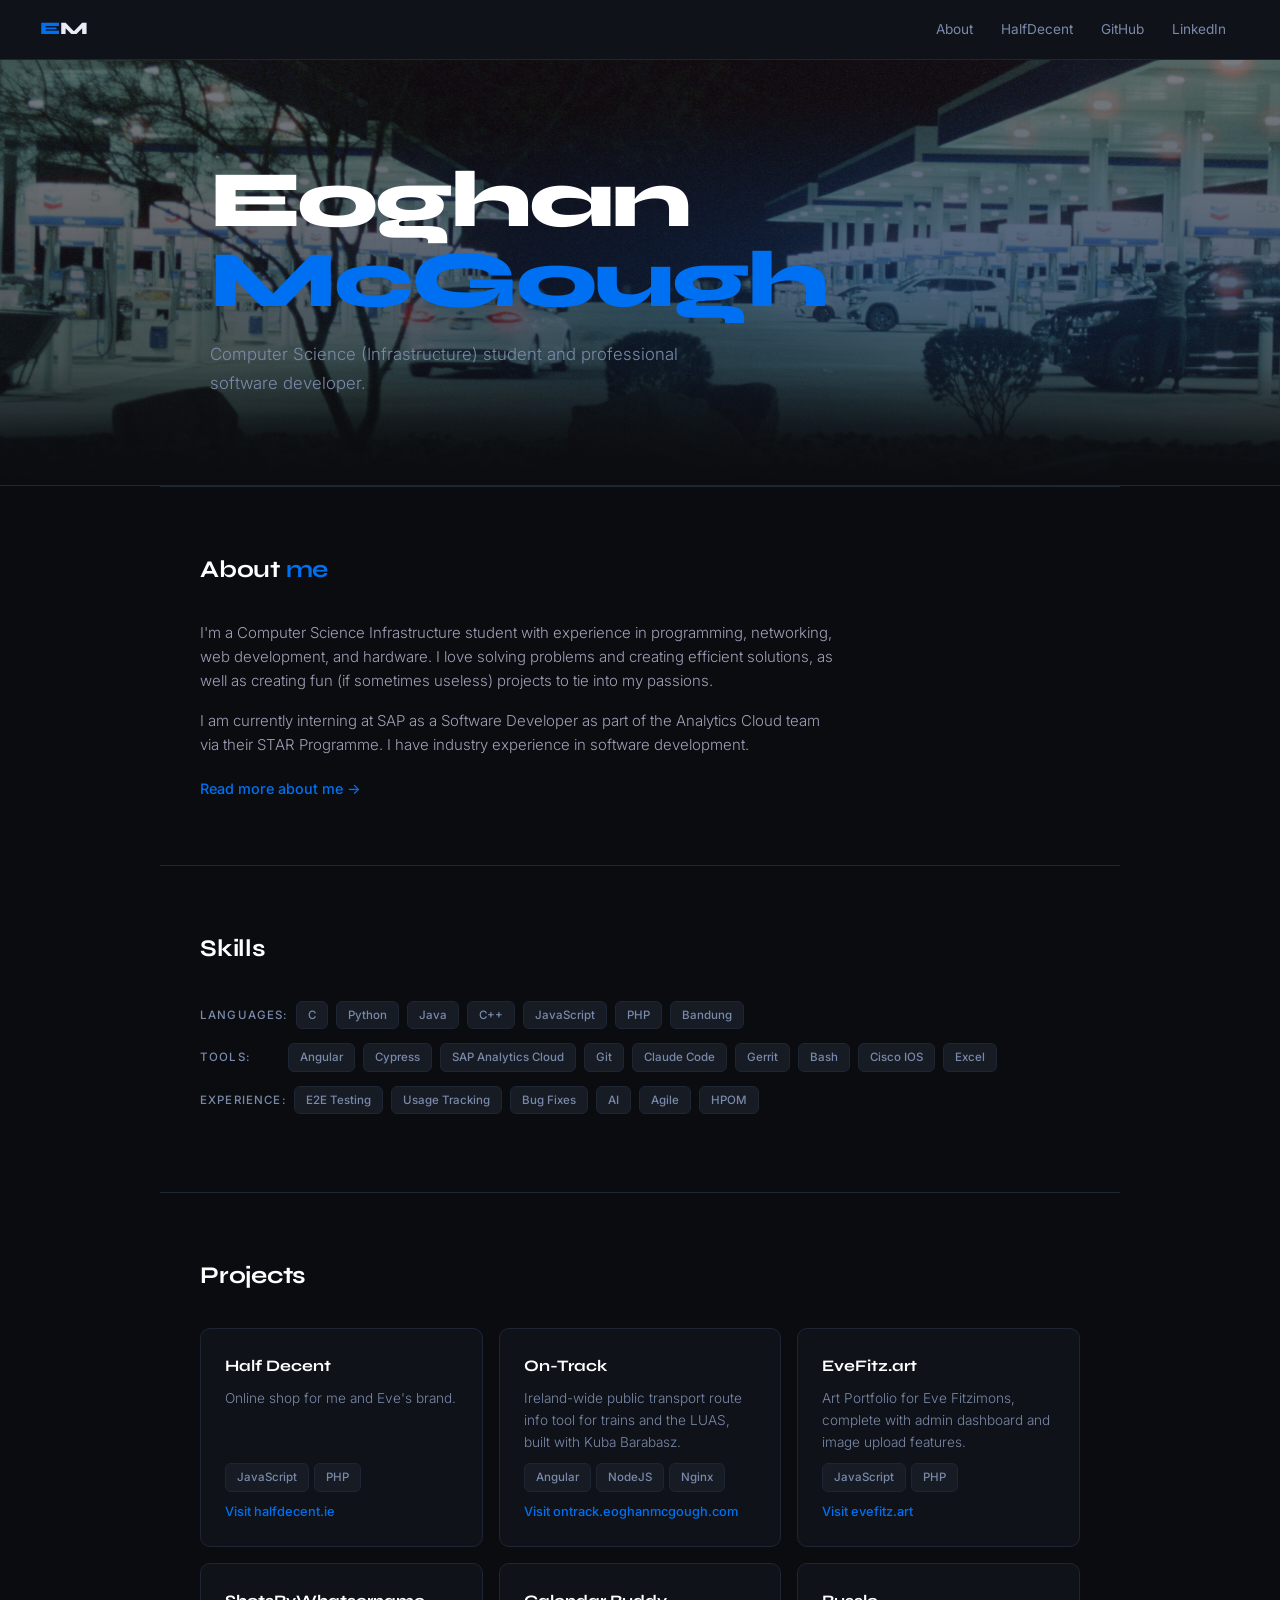
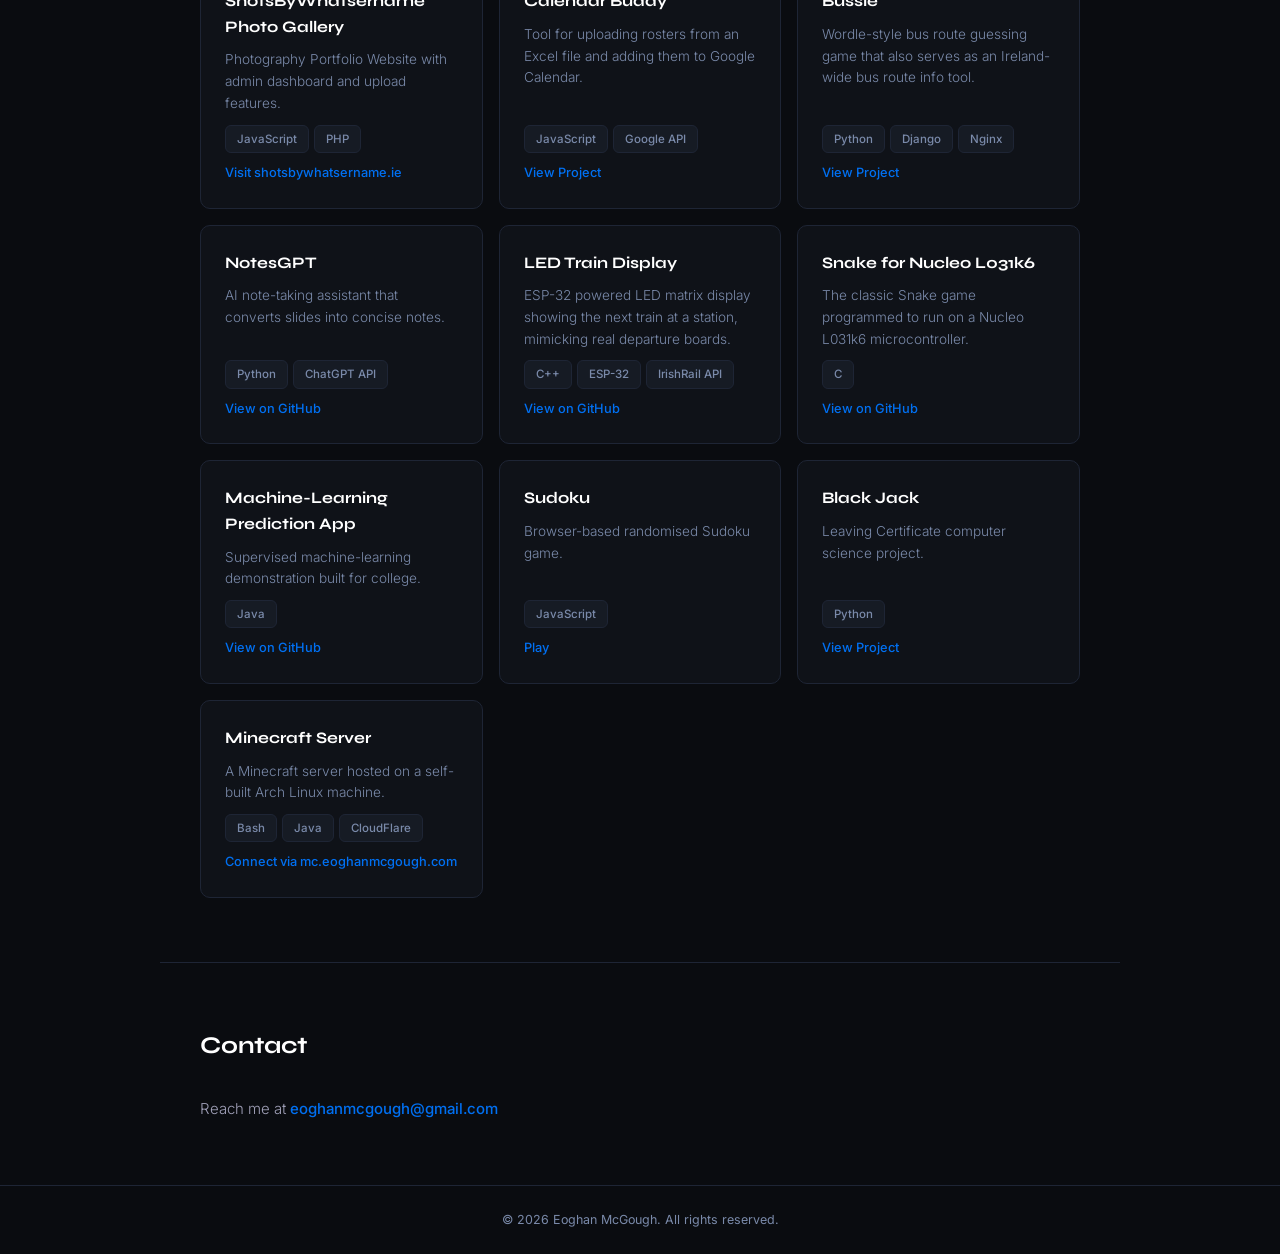
==== commit 5fa4588a: "Added about" ====
--- a/index.html
+++ b/index.html
@@ -15,6 +15,7 @@
     <header>
         <a class="header-logo" href="#"><span>E</span>M</a>
         <nav>
+            <a href="about.html">About</a>
             <a href="https://halfdecent.ie" target="_blank">HalfDecent</a>
             <a href="https://github.com/Eoghan4" target="_blank">GitHub</a>
             <a href="https://www.linkedin.com/in/eoghan-mcgough-a91773348" target="_blank">LinkedIn</a>
@@ -32,6 +33,7 @@
         <h2>About <span class="accent">me</span></h2>
         <p>I'm a Computer Science Infrastructure student with experience in programming, networking, web development, and hardware. I love solving problems and creating efficient solutions, as well as creating fun (if sometimes useless) projects to tie into my passions.</p>
         <p>I am currently interning at SAP as a Software Developer as part of the Analytics Cloud team via their STAR Programme. I have industry experience in software development.</p>
+        <p style="margin-top:1.25rem;"><a href="about.html" style="color:var(--accent);text-decoration:none;font-weight:500;font-size:0.9rem;">Read more about me →</a></p>
     </section>
 
     <section id="skills">
@@ -52,6 +54,7 @@
             <span class="tag">Cypress</span>
             <span class="tag">SAP Analytics Cloud</span>
             <span class="tag">Git</span>
+            <span class="tag">Claude Code</span>
             <span class="tag">Gerrit</span>
             <span class="tag">Bash</span>
             <span class="tag">Cisco IOS</span>
@@ -59,11 +62,12 @@
         </div>
         <div class="skills-row">
             <span class="skills-row-label">Experience:</span>
-            <span class="tag">Agile</span>
-            <span class="tag">HPOM</span>
             <span class="tag">E2E Testing</span>
             <span class="tag">Usage Tracking</span>
             <span class="tag">Bug Fixes</span>
+            <span class="tag">AI</span>
+            <span class="tag">Agile</span>
+            <span class="tag">HPOM</span>
         </div>
     </section>
 
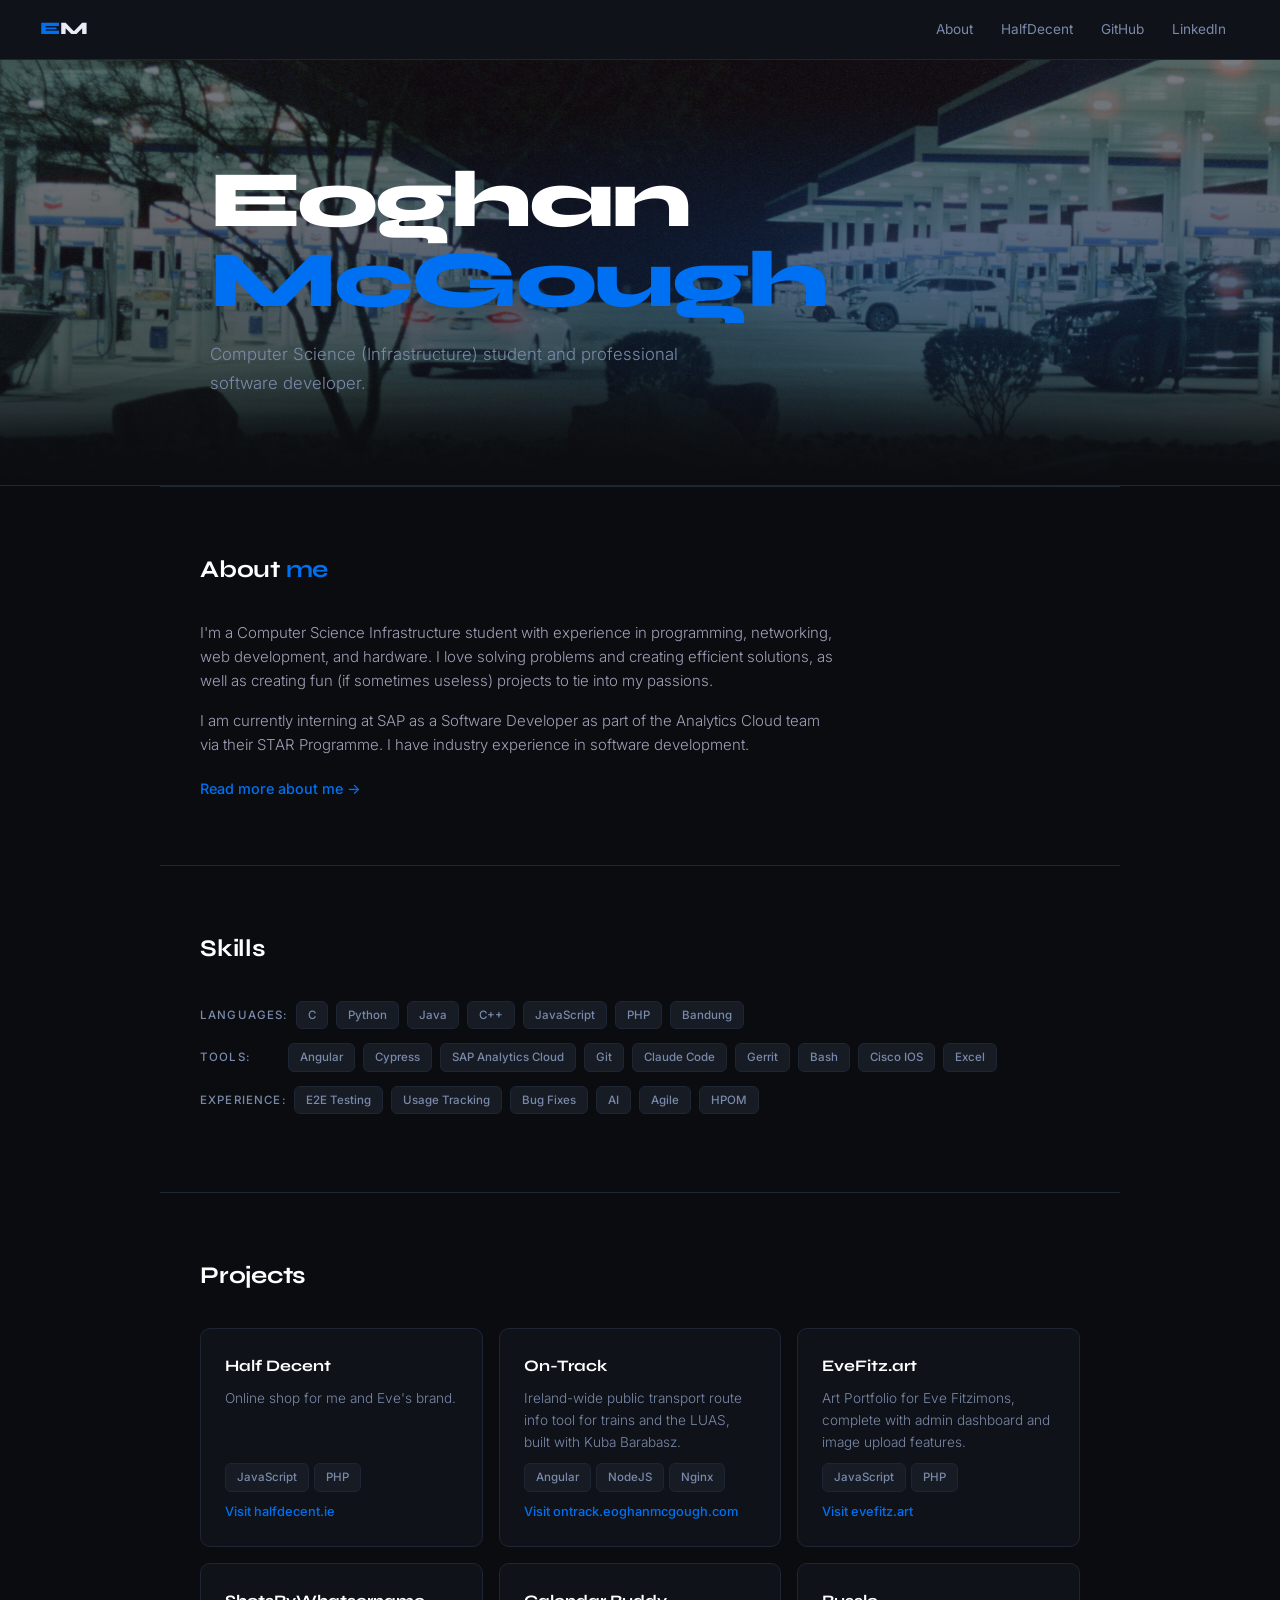
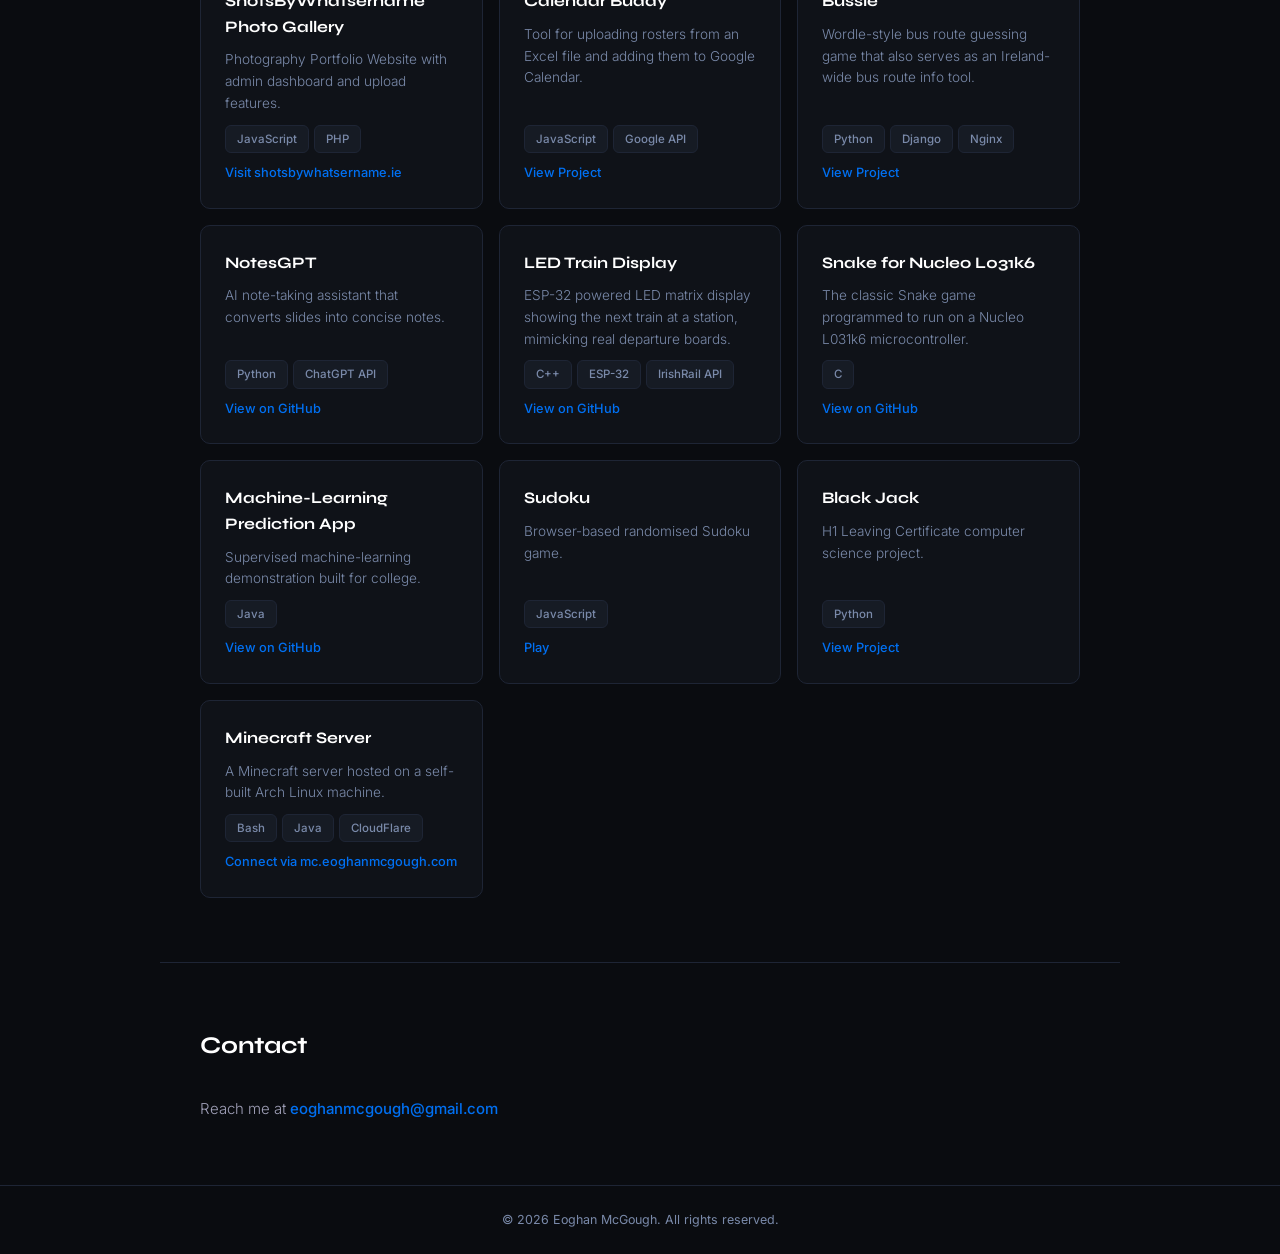
==== commit 3cd2bdbe: "Burger menu" ====
--- a/index.html
+++ b/index.html
@@ -14,6 +14,9 @@
 <body>
     <header>
         <a class="header-logo" href="#"><span>E</span>M</a>
+        <button class="burger" aria-label="Toggle navigation" aria-expanded="false">
+            <span></span><span></span><span></span>
+        </button>
         <nav>
             <a href="about.html">About</a>
             <a href="https://halfdecent.ie" target="_blank">HalfDecent</a>
@@ -86,6 +89,13 @@
     </footer>
 
     <script>
+      document.querySelector('.burger').addEventListener('click', function() {
+        var nav = document.querySelector('header nav');
+        var open = nav.classList.toggle('open');
+        this.setAttribute('aria-expanded', open);
+      });
+    </script>
+    <script>
       fetch('./projects.json')
         .then(function(res) {
           if (!res.ok) throw new Error('Failed to load projects.json');
--- a/styles.css
+++ b/styles.css
@@ -33,6 +33,7 @@
     display: flex;
     align-items: center;
     justify-content: space-between;
+    position: relative;
 }
 
 .header-logo {
@@ -254,9 +255,72 @@
     color: var(--muted);
 }
 
+/* ── Burger button ── */
+.burger {
+    display: none;
+    flex-direction: column;
+    justify-content: center;
+    gap: 5px;
+    width: 36px;
+    height: 36px;
+    background: none;
+    border: none;
+    cursor: pointer;
+    padding: 4px;
+    border-radius: 6px;
+    transition: background 0.15s;
+}
+
+.burger:hover { background: var(--surface2); }
+
+.burger span {
+    display: block;
+    height: 2px;
+    background: var(--text);
+    border-radius: 2px;
+    transition: transform 0.25s, opacity 0.25s;
+}
+
+.burger[aria-expanded="true"] span:nth-child(1) {
+    transform: translateY(7px) rotate(45deg);
+}
+.burger[aria-expanded="true"] span:nth-child(2) {
+    opacity: 0;
+}
+.burger[aria-expanded="true"] span:nth-child(3) {
+    transform: translateY(-7px) rotate(-45deg);
+}
+
 /* ── Responsive ── */
-@media (max-width: 480px) {
+@media (max-width: 600px) {
     header { padding: 0 1.25rem; }
     #hero { padding: 56px 1.25rem 48px; }
     section { padding: 48px 1.25rem; }
-}
+
+    .burger { display: flex; }
+
+    header nav {
+        display: none;
+        position: absolute;
+        top: 60px;
+        left: 0;
+        right: 0;
+        flex-direction: column;
+        background: var(--surface);
+        border-bottom: 1px solid var(--border);
+        padding: 8px 0;
+        z-index: 100;
+    }
+
+    header nav.open { display: flex; }
+
+    header nav a {
+        padding: 12px 1.25rem;
+        border-radius: 0;
+        font-size: 0.95rem;
+    }
+}
+
+@media (min-width: 601px) {
+    .burger { display: none !important; }
+}
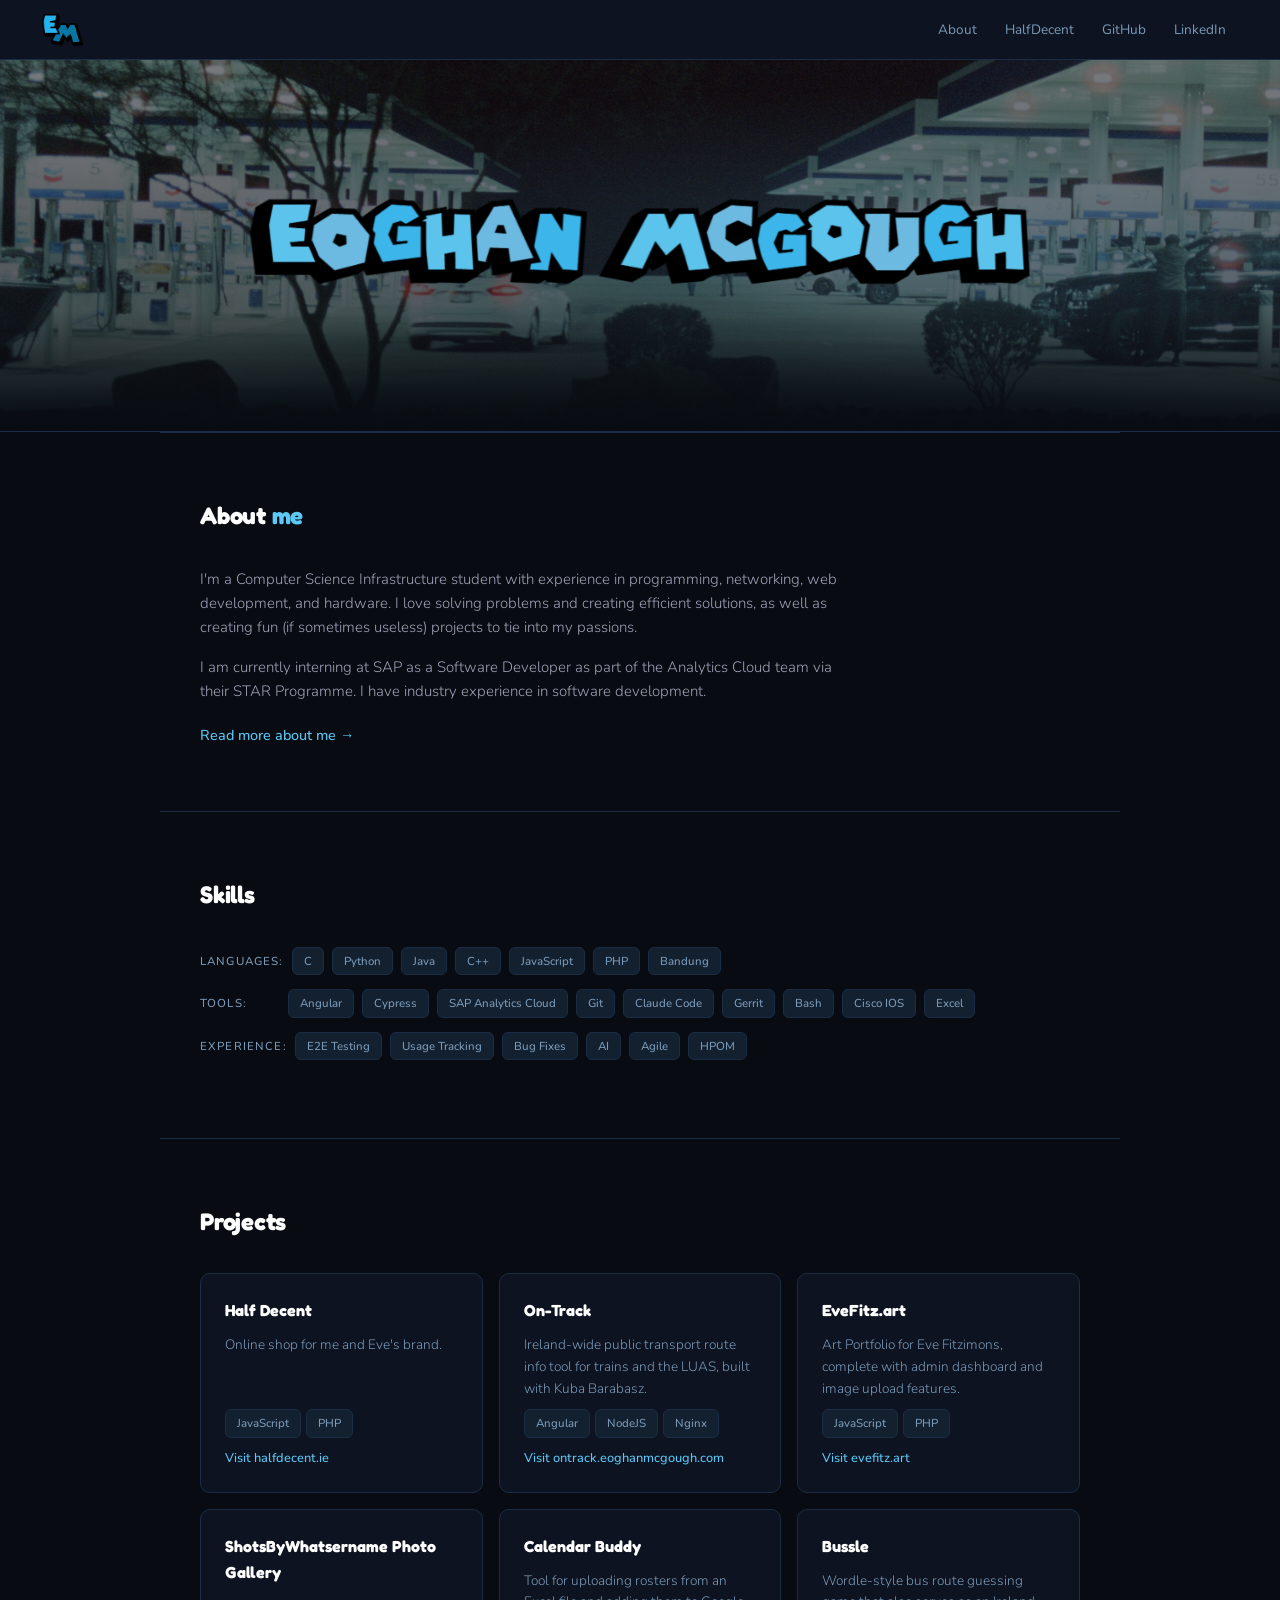
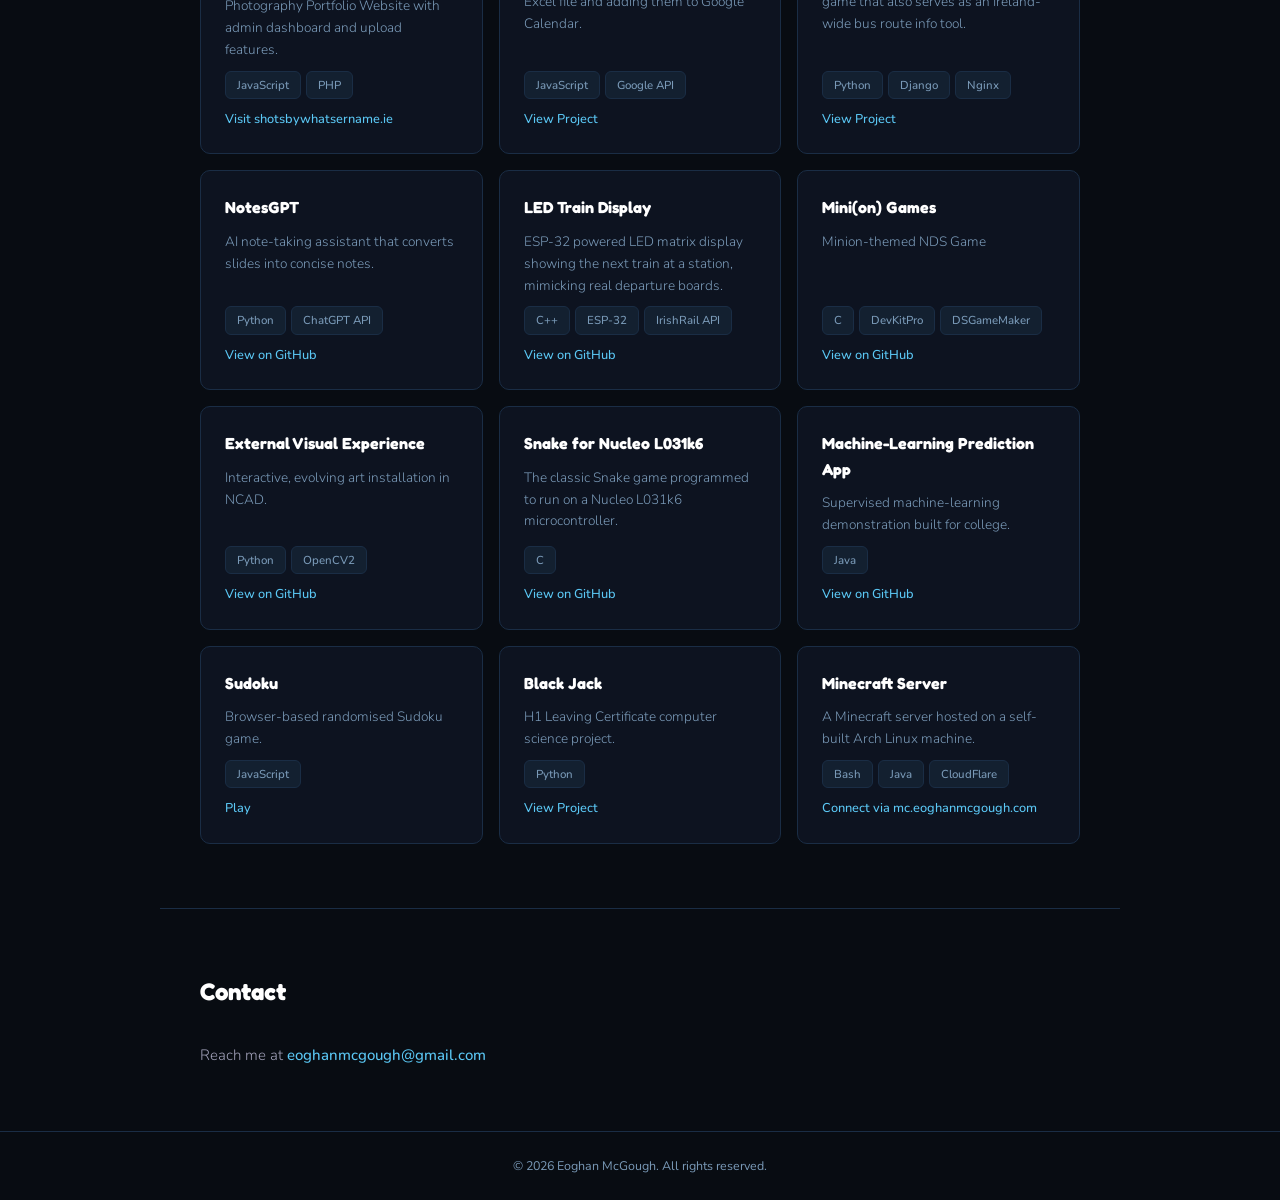
==== commit 798be717: "New style n all" ====
--- a/index.html
+++ b/index.html
@@ -5,15 +5,15 @@
     <meta name="viewport" content="width=device-width, initial-scale=1.0">
     <meta name="description" content="A portfolio website showcasing programming skills and projects">
     <title>Eoghan McGough</title>
-    <link rel="icon" type="image/x-icon" href="[data-uri]">
+    <link rel="icon" type="image/x-icon" href="Images/EM-02-10-2026.ico">
     <link rel="preconnect" href="https://fonts.googleapis.com">
     <link rel="preconnect" href="https://fonts.gstatic.com" crossorigin>
-    <link href="https://fonts.googleapis.com/css2?family=Syne:wght@400;600;700;800&family=Inter:wght@300;400;500&display=swap" rel="stylesheet">
+    <link href="https://fonts.googleapis.com/css2?family=Fredoka:wght@400;600;700&family=Nunito:wght@300;400;500;600&display=swap" rel="stylesheet">
     <link rel="stylesheet" href="styles.css">
 </head>
 <body>
     <header>
-        <a class="header-logo" href="#"><span>E</span>M</a>
+        <a class="header-logo" href="#"><img src="Images/EM-02-10-2026.png" alt="EM" class="header-logo-img"></a>
         <button class="burger" aria-label="Toggle navigation" aria-expanded="false">
             <span></span><span></span><span></span>
         </button>
@@ -27,8 +27,7 @@
 
     <section id="hero" style="max-width:none;">
         <div class="hero-inner">
-<h1>Eoghan<br><span class="accent">McGough</span></h1>
-            <p>Computer Science (Infrastructure) student and professional software developer.</p>
+<img src="Images/Eoghan-McGough-30-09-2026.png" alt="Eoghan McGough" class="hero-title-img">
         </div>
     </section>
 
--- a/styles.css
+++ b/styles.css
@@ -5,19 +5,19 @@
 }
 
 :root {
-    --bg: #0a0c10;
-    --surface: #0f1218;
-    --surface2: #161b24;
-    --border: #1e2535;
+    --bg: #080c12;
+    --surface: #0d1320;
+    --surface2: #132030;
+    --border: #1a2d45;
     --text: #e8edf5;
-    --muted: #7a8aaa;
-    --accent: #0070f2;
-    --accent-light: #5ba8ff;
-    --accent-bg: rgba(0, 112, 242, 0.1);
+    --muted: #7a9ab8;
+    --accent: #5bc8f5;
+    --accent-light: #90dcf8;
+    --accent-bg: rgba(91, 200, 245, 0.1);
 }
 
 body {
-    font-family: 'Inter', sans-serif;
+    font-family: 'Nunito', sans-serif;
     background: var(--bg);
     color: var(--text);
     line-height: 1.6;
@@ -37,7 +37,7 @@
 }
 
 .header-logo {
-    font-family: 'Syne', sans-serif;
+    font-family: 'Fredoka', sans-serif;
     font-weight: 800;
     font-size: 1.1rem;
     color: var(--text);
@@ -65,6 +65,19 @@
 header nav a:hover {
     color: var(--text);
     background: var(--surface2);
+}
+
+.header-logo-img {
+    height: 36px;
+    width: auto;
+    display: block;
+}
+
+.hero-title-img {
+    max-width: 100%;
+    height: auto;
+    display: block;
+    margin: 0 auto 1.25rem;
 }
 
 /* ── Hero ── */
@@ -82,7 +95,7 @@
     content: '';
     position: absolute;
     inset: 0;
-    background: radial-gradient(ellipse at 70% 50%, rgba(0, 112, 242, 0.18) 0%, transparent 60%);
+    background: radial-gradient(ellipse at 70% 50%, rgba(91, 200, 245, 0.15) 0%, transparent 60%);
     pointer-events: none;
 }
 
@@ -105,7 +118,7 @@
 }
 
 #hero h1 {
-    font-family: 'Syne', sans-serif;
+    font-family: 'Fredoka', sans-serif;
     font-size: clamp(2.8rem, 7vw, 5rem);
     font-weight: 800;
     line-height: 1.0;
@@ -134,7 +147,7 @@
 section + section { border-top: 1px solid var(--border); }
 
 section h2 {
-    font-family: 'Syne', sans-serif;
+    font-family: 'Fredoka', sans-serif;
     font-size: 1.5rem;
     font-weight: 700;
     color: #fff;
@@ -212,7 +225,7 @@
 }
 
 .project h3 {
-    font-family: 'Syne', sans-serif;
+    font-family: 'Fredoka', sans-serif;
     font-size: 1rem;
     font-weight: 700;
     color: #fff;
